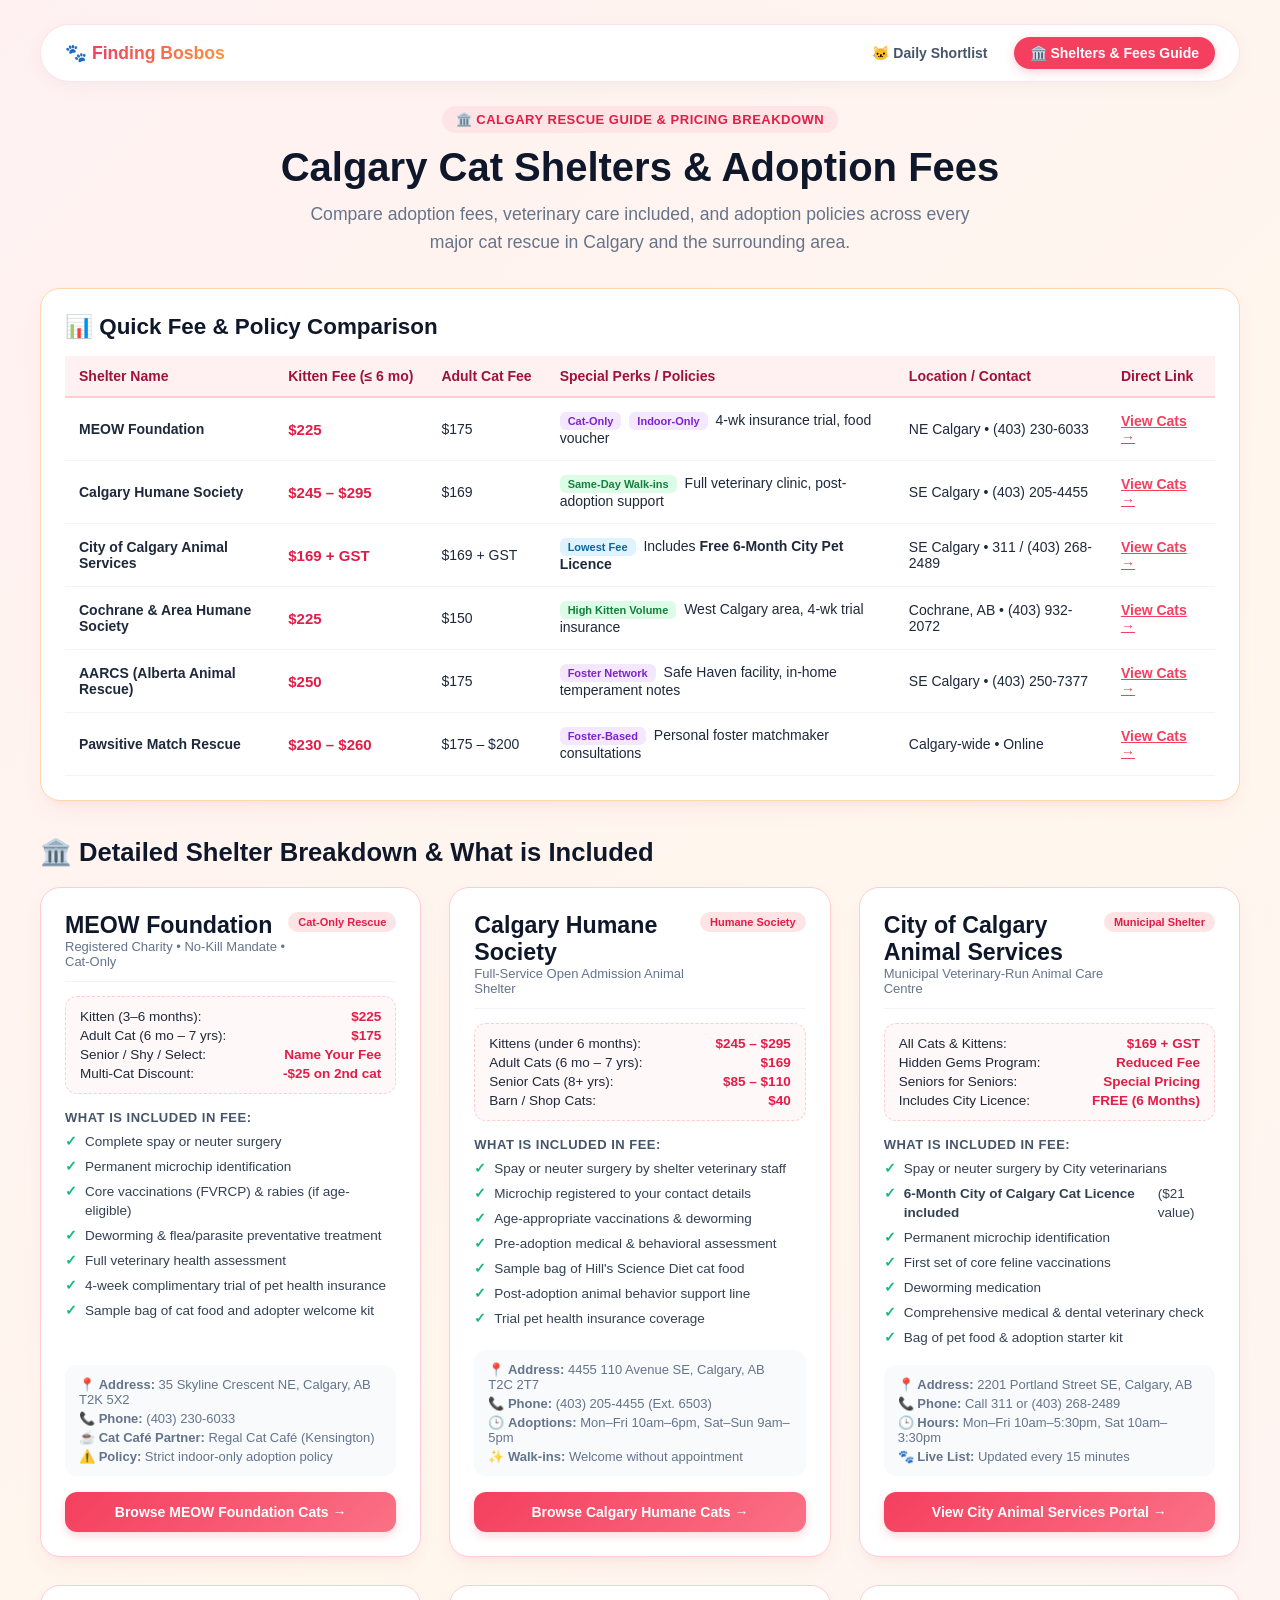
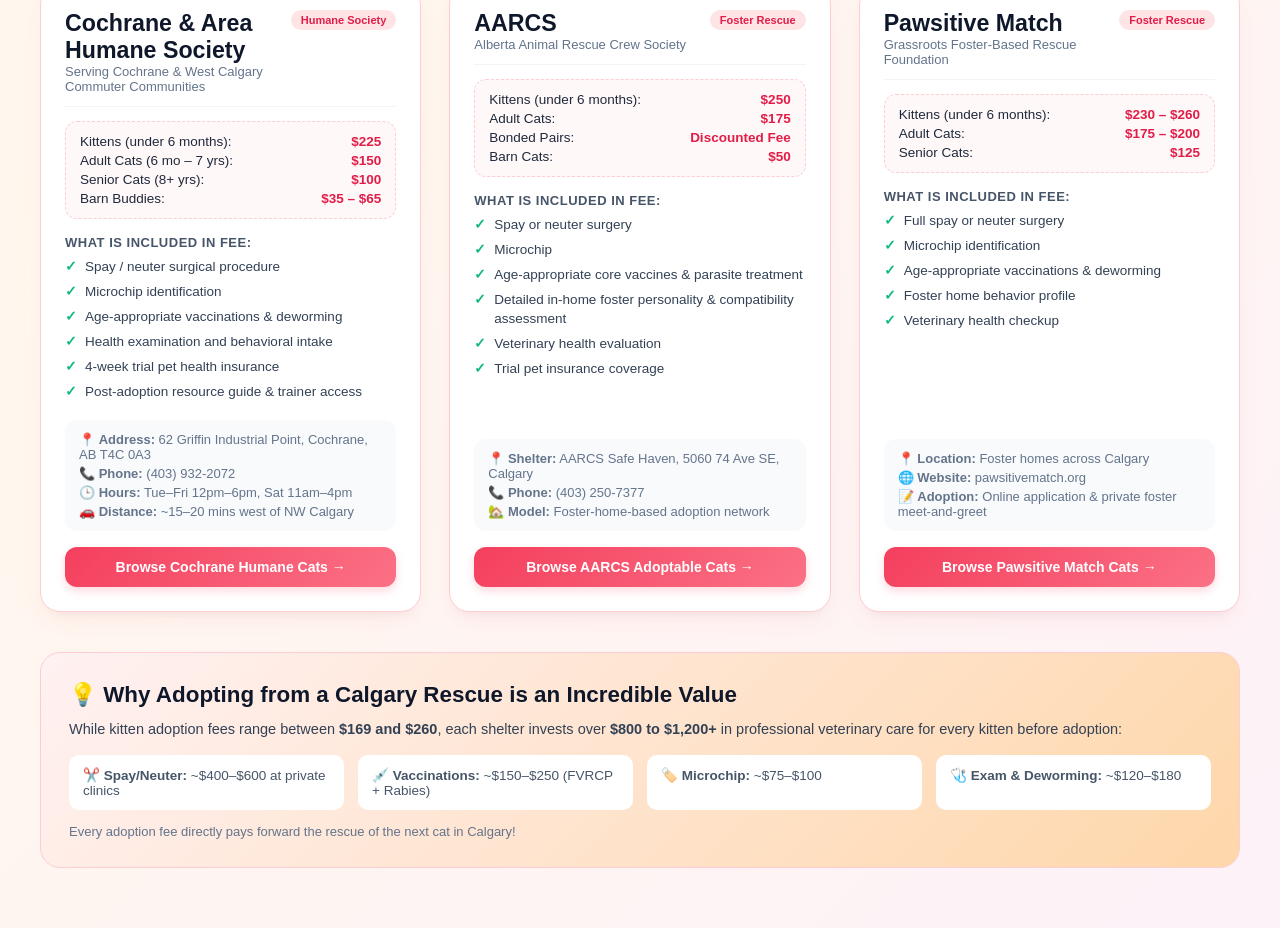
==== public/shelters.html @ 073c72c1 "feat: add shelter filter dropdown, navigation bar, and dedicated Calgary shelters & fees guide page" ====
<!DOCTYPE html>
<html lang="en">
<head>
  <meta charset="UTF-8">
  <meta name="viewport" content="width=device-width, initial-scale=1.0">
  <title>Calgary Cat Shelters, Fees & Inclusions Guide 🏛️</title>
  <link rel="stylesheet" href="styles.css">
  <link rel="icon" href="data:image/svg+xml,<svg xmlns=%22http://www.w3.org/2000/svg%22 viewBox=%220 0 100 100%22><text y=%22.9em%22 font-size=%2290%22>🏛️</text></svg>">
</head>
<body>
  <div class="container">
    <!-- Navigation Bar -->
    <nav class="nav-bar">
      <div class="nav-brand">🐾 <strong>Finding Bosbos</strong></div>
      <div class="nav-links">
        <a href="index.html" class="nav-link">🐱 Daily Shortlist</a>
        <a href="shelters.html" class="nav-link active">🏛️ Shelters & Fees Guide</a>
      </div>
    </nav>

    <!-- Hero Header -->
    <header class="shelter-hero">
      <div class="hero-badge">🏛️ Calgary Rescue Guide & Pricing Breakdown</div>
      <h1>Calgary Cat Shelters & <span>Adoption Fees</span></h1>
      <p>
        Compare adoption fees, veterinary care included, and adoption policies across every major cat rescue in Calgary and the surrounding area.
      </p>
    </header>

    <!-- Quick Comparison Table -->
    <section class="table-card">
      <h2>📊 Quick Fee & Policy Comparison</h2>
      <table class="comparison-table">
        <thead>
          <tr>
            <th>Shelter Name</th>
            <th>Kitten Fee (&le; 6 mo)</th>
            <th>Adult Cat Fee</th>
            <th>Special Perks / Policies</th>
            <th>Location / Contact</th>
            <th>Direct Link</th>
          </tr>
        </thead>
        <tbody>
          <tr>
            <td><strong>MEOW Foundation</strong></td>
            <td><span class="fee-highlight">$225</span></td>
            <td>$175</td>
            <td>
              <span class="badge-tag badge-indoor">Cat-Only</span>
              <span class="badge-tag badge-indoor">Indoor-Only</span>
              4-wk insurance trial, food voucher
            </td>
            <td>NE Calgary • (403) 230-6033</td>
            <td><a href="https://meowfoundation.com/adoptable-cats/" target="_blank" style="color: #f43f5e; font-weight: bold;">View Cats →</a></td>
          </tr>
          <tr>
            <td><strong>Calgary Humane Society</strong></td>
            <td><span class="fee-highlight">$245 – $295</span></td>
            <td>$169</td>
            <td>
              <span class="badge-tag badge-sameday">Same-Day Walk-ins</span>
              Full veterinary clinic, post-adoption support
            </td>
            <td>SE Calgary • (403) 205-4455</td>
            <td><a href="https://www.calgaryhumane.ca/adopt/cats/" target="_blank" style="color: #f43f5e; font-weight: bold;">View Cats →</a></td>
          </tr>
          <tr>
            <td><strong>City of Calgary Animal Services</strong></td>
            <td><span class="fee-highlight">$169 + GST</span></td>
            <td>$169 + GST</td>
            <td>
              <span class="badge-tag badge-municipal">Lowest Fee</span>
              Includes <strong>Free 6-Month City Pet Licence</strong>
            </td>
            <td>SE Calgary • 311 / (403) 268-2489</td>
            <td><a href="https://www.calgary.ca/pets/adoption.html" target="_blank" style="color: #f43f5e; font-weight: bold;">View Cats →</a></td>
          </tr>
          <tr>
            <td><strong>Cochrane & Area Humane Society</strong></td>
            <td><span class="fee-highlight">$225</span></td>
            <td>$150</td>
            <td>
              <span class="badge-tag badge-sameday">High Kitten Volume</span>
              West Calgary area, 4-wk trial insurance
            </td>
            <td>Cochrane, AB • (403) 932-2072</td>
            <td><a href="https://www.cochranehumane.ca/adopt" target="_blank" style="color: #f43f5e; font-weight: bold;">View Cats →</a></td>
          </tr>
          <tr>
            <td><strong>AARCS (Alberta Animal Rescue)</strong></td>
            <td><span class="fee-highlight">$250</span></td>
            <td>$175</td>
            <td>
              <span class="badge-tag badge-indoor">Foster Network</span>
              Safe Haven facility, in-home temperament notes
            </td>
            <td>SE Calgary • (403) 250-7377</td>
            <td><a href="https://aarcs.ca/adoptable-cats/" target="_blank" style="color: #f43f5e; font-weight: bold;">View Cats →</a></td>
          </tr>
          <tr>
            <td><strong>Pawsitive Match Rescue</strong></td>
            <td><span class="fee-highlight">$230 – $260</span></td>
            <td>$175 – $200</td>
            <td>
              <span class="badge-tag badge-indoor">Foster-Based</span>
              Personal foster matchmaker consultations
            </td>
            <td>Calgary-wide • Online</td>
            <td><a href="https://www.pawsitivematch.org/" target="_blank" style="color: #f43f5e; font-weight: bold;">View Cats →</a></td>
          </tr>
        </tbody>
      </table>
    </section>

    <!-- Detailed Shelter Breakdown Cards -->
    <h2 style="font-size: 1.6rem; color: #0f172a; margin-bottom: 20px;">🏛️ Detailed Shelter Breakdown & What is Included</h2>
    
    <div class="shelter-cards-grid">
      <!-- MEOW Foundation -->
      <div class="shelter-card-item">
        <div class="shelter-header">
          <div>
            <h3 class="shelter-name">MEOW Foundation</h3>
            <p style="color: #64748b; font-size: 13px;">Registered Charity • No-Kill Mandate • Cat-Only</p>
          </div>
          <span class="shelter-badge-type">Cat-Only Rescue</span>
        </div>

        <div class="fees-box">
          <div class="fee-row">
            <span>Kitten (3–6 months):</span>
            <span class="fee-val">$225</span>
          </div>
          <div class="fee-row">
            <span>Adult Cat (6 mo – 7 yrs):</span>
            <span class="fee-val">$175</span>
          </div>
          <div class="fee-row">
            <span>Senior / Shy / Select:</span>
            <span class="fee-val">Name Your Fee</span>
          </div>
          <div class="fee-row">
            <span>Multi-Cat Discount:</span>
            <span class="fee-val">-$25 on 2nd cat</span>
          </div>
        </div>

        <div class="included-section">
          <div class="included-title">What is Included in Fee:</div>
          <ul class="perks-list">
            <li><span class="perk-check">✓</span> Complete spay or neuter surgery</li>
            <li><span class="perk-check">✓</span> Permanent microchip identification</li>
            <li><span class="perk-check">✓</span> Core vaccinations (FVRCP) & rabies (if age-eligible)</li>
            <li><span class="perk-check">✓</span> Deworming & flea/parasite preventative treatment</li>
            <li><span class="perk-check">✓</span> Full veterinary health assessment</li>
            <li><span class="perk-check">✓</span> 4-week complimentary trial of pet health insurance</li>
            <li><span class="perk-check">✓</span> Sample bag of cat food and adopter welcome kit</li>
          </ul>
        </div>

        <div class="shelter-info-footer">
          <div>📍 <strong>Address:</strong> 35 Skyline Crescent NE, Calgary, AB T2K 5X2</div>
          <div>📞 <strong>Phone:</strong> (403) 230-6033</div>
          <div>☕ <strong>Cat Café Partner:</strong> Regal Cat Café (Kensington)</div>
          <div>⚠️ <strong>Policy:</strong> Strict indoor-only adoption policy</div>
        </div>

        <a href="https://meowfoundation.com/adoptable-cats/" target="_blank" class="btn-visit-shelter">
          Browse MEOW Foundation Cats →
        </a>
      </div>

      <!-- Calgary Humane Society -->
      <div class="shelter-card-item">
        <div class="shelter-header">
          <div>
            <h3 class="shelter-name">Calgary Humane Society</h3>
            <p style="color: #64748b; font-size: 13px;">Full-Service Open Admission Animal Shelter</p>
          </div>
          <span class="shelter-badge-type">Humane Society</span>
        </div>

        <div class="fees-box">
          <div class="fee-row">
            <span>Kittens (under 6 months):</span>
            <span class="fee-val">$245 – $295</span>
          </div>
          <div class="fee-row">
            <span>Adult Cats (6 mo – 7 yrs):</span>
            <span class="fee-val">$169</span>
          </div>
          <div class="fee-row">
            <span>Senior Cats (8+ yrs):</span>
            <span class="fee-val">$85 – $110</span>
          </div>
          <div class="fee-row">
            <span>Barn / Shop Cats:</span>
            <span class="fee-val">$40</span>
          </div>
        </div>

        <div class="included-section">
          <div class="included-title">What is Included in Fee:</div>
          <ul class="perks-list">
            <li><span class="perk-check">✓</span> Spay or neuter surgery by shelter veterinary staff</li>
            <li><span class="perk-check">✓</span> Microchip registered to your contact details</li>
            <li><span class="perk-check">✓</span> Age-appropriate vaccinations & deworming</li>
            <li><span class="perk-check">✓</span> Pre-adoption medical & behavioral assessment</li>
            <li><span class="perk-check">✓</span> Sample bag of Hill's Science Diet cat food</li>
            <li><span class="perk-check">✓</span> Post-adoption animal behavior support line</li>
            <li><span class="perk-check">✓</span> Trial pet health insurance coverage</li>
          </ul>
        </div>

        <div class="shelter-info-footer">
          <div>📍 <strong>Address:</strong> 4455 110 Avenue SE, Calgary, AB T2C 2T7</div>
          <div>📞 <strong>Phone:</strong> (403) 205-4455 (Ext. 6503)</div>
          <div>🕒 <strong>Adoptions:</strong> Mon–Fri 10am–6pm, Sat–Sun 9am–5pm</div>
          <div>✨ <strong>Walk-ins:</strong> Welcome without appointment</div>
        </div>

        <a href="https://www.calgaryhumane.ca/adopt/cats/" target="_blank" class="btn-visit-shelter">
          Browse Calgary Humane Cats →
        </a>
      </div>

      <!-- City of Calgary Animal Services -->
      <div class="shelter-card-item">
        <div class="shelter-header">
          <div>
            <h3 class="shelter-name">City of Calgary Animal Services</h3>
            <p style="color: #64748b; font-size: 13px;">Municipal Veterinary-Run Animal Care Centre</p>
          </div>
          <span class="shelter-badge-type">Municipal Shelter</span>
        </div>

        <div class="fees-box">
          <div class="fee-row">
            <span>All Cats & Kittens:</span>
            <span class="fee-val">$169 + GST</span>
          </div>
          <div class="fee-row">
            <span>Hidden Gems Program:</span>
            <span class="fee-val">Reduced Fee</span>
          </div>
          <div class="fee-row">
            <span>Seniors for Seniors:</span>
            <span class="fee-val">Special Pricing</span>
          </div>
          <div class="fee-row">
            <span>Includes City Licence:</span>
            <span class="fee-val">FREE (6 Months)</span>
          </div>
        </div>

        <div class="included-section">
          <div class="included-title">What is Included in Fee:</div>
          <ul class="perks-list">
            <li><span class="perk-check">✓</span> Spay or neuter surgery by City veterinarians</li>
            <li><span class="perk-check">✓</span> <strong>6-Month City of Calgary Cat Licence included</strong> ($21 value)</li>
            <li><span class="perk-check">✓</span> Permanent microchip identification</li>
            <li><span class="perk-check">✓</span> First set of core feline vaccinations</li>
            <li><span class="perk-check">✓</span> Deworming medication</li>
            <li><span class="perk-check">✓</span> Comprehensive medical & dental veterinary check</li>
            <li><span class="perk-check">✓</span> Bag of pet food & adoption starter kit</li>
          </ul>
        </div>

        <div class="shelter-info-footer">
          <div>📍 <strong>Address:</strong> 2201 Portland Street SE, Calgary, AB</div>
          <div>📞 <strong>Phone:</strong> Call 311 or (403) 268-2489</div>
          <div>🕒 <strong>Hours:</strong> Mon–Fri 10am–5:30pm, Sat 10am–3:30pm</div>
          <div>🐾 <strong>Live List:</strong> Updated every 15 minutes</div>
        </div>

        <a href="https://www.calgary.ca/pets/adoption.html" target="_blank" class="btn-visit-shelter">
          View City Animal Services Portal →
        </a>
      </div>

      <!-- Cochrane & Area Humane Society -->
      <div class="shelter-card-item">
        <div class="shelter-header">
          <div>
            <h3 class="shelter-name">Cochrane & Area Humane Society</h3>
            <p style="color: #64748b; font-size: 13px;">Serving Cochrane & West Calgary Commuter Communities</p>
          </div>
          <span class="shelter-badge-type">Humane Society</span>
        </div>

        <div class="fees-box">
          <div class="fee-row">
            <span>Kittens (under 6 months):</span>
            <span class="fee-val">$225</span>
          </div>
          <div class="fee-row">
            <span>Adult Cats (6 mo – 7 yrs):</span>
            <span class="fee-val">$150</span>
          </div>
          <div class="fee-row">
            <span>Senior Cats (8+ yrs):</span>
            <span class="fee-val">$100</span>
          </div>
          <div class="fee-row">
            <span>Barn Buddies:</span>
            <span class="fee-val">$35 – $65</span>
          </div>
        </div>

        <div class="included-section">
          <div class="included-title">What is Included in Fee:</div>
          <ul class="perks-list">
            <li><span class="perk-check">✓</span> Spay / neuter surgical procedure</li>
            <li><span class="perk-check">✓</span> Microchip identification</li>
            <li><span class="perk-check">✓</span> Age-appropriate vaccinations & deworming</li>
            <li><span class="perk-check">✓</span> Health examination and behavioral intake</li>
            <li><span class="perk-check">✓</span> 4-week trial pet health insurance</li>
            <li><span class="perk-check">✓</span> Post-adoption resource guide & trainer access</li>
          </ul>
        </div>

        <div class="shelter-info-footer">
          <div>📍 <strong>Address:</strong> 62 Griffin Industrial Point, Cochrane, AB T4C 0A3</div>
          <div>📞 <strong>Phone:</strong> (403) 932-2072</div>
          <div>🕒 <strong>Hours:</strong> Tue–Fri 12pm–6pm, Sat 11am–4pm</div>
          <div>🚗 <strong>Distance:</strong> ~15–20 mins west of NW Calgary</div>
        </div>

        <a href="https://www.cochranehumane.ca/adopt" target="_blank" class="btn-visit-shelter">
          Browse Cochrane Humane Cats →
        </a>
      </div>

      <!-- AARCS -->
      <div class="shelter-card-item">
        <div class="shelter-header">
          <div>
            <h3 class="shelter-name">AARCS</h3>
            <p style="color: #64748b; font-size: 13px;">Alberta Animal Rescue Crew Society</p>
          </div>
          <span class="shelter-badge-type">Foster Rescue</span>
        </div>

        <div class="fees-box">
          <div class="fee-row">
            <span>Kittens (under 6 months):</span>
            <span class="fee-val">$250</span>
          </div>
          <div class="fee-row">
            <span>Adult Cats:</span>
            <span class="fee-val">$175</span>
          </div>
          <div class="fee-row">
            <span>Bonded Pairs:</span>
            <span class="fee-val">Discounted Fee</span>
          </div>
          <div class="fee-row">
            <span>Barn Cats:</span>
            <span class="fee-val">$50</span>
          </div>
        </div>

        <div class="included-section">
          <div class="included-title">What is Included in Fee:</div>
          <ul class="perks-list">
            <li><span class="perk-check">✓</span> Spay or neuter surgery</li>
            <li><span class="perk-check">✓</span> Microchip</li>
            <li><span class="perk-check">✓</span> Age-appropriate core vaccines & parasite treatment</li>
            <li><span class="perk-check">✓</span> Detailed in-home foster personality & compatibility assessment</li>
            <li><span class="perk-check">✓</span> Veterinary health evaluation</li>
            <li><span class="perk-check">✓</span> Trial pet insurance coverage</li>
          </ul>
        </div>

        <div class="shelter-info-footer">
          <div>📍 <strong>Shelter:</strong> AARCS Safe Haven, 5060 74 Ave SE, Calgary</div>
          <div>📞 <strong>Phone:</strong> (403) 250-7377</div>
          <div>🏡 <strong>Model:</strong> Foster-home-based adoption network</div>
        </div>

        <a href="https://aarcs.ca/adoptable-cats/" target="_blank" class="btn-visit-shelter">
          Browse AARCS Adoptable Cats →
        </a>
      </div>

      <!-- Pawsitive Match -->
      <div class="shelter-card-item">
        <div class="shelter-header">
          <div>
            <h3 class="shelter-name">Pawsitive Match</h3>
            <p style="color: #64748b; font-size: 13px;">Grassroots Foster-Based Rescue Foundation</p>
          </div>
          <span class="shelter-badge-type">Foster Rescue</span>
        </div>

        <div class="fees-box">
          <div class="fee-row">
            <span>Kittens (under 6 months):</span>
            <span class="fee-val">$230 – $260</span>
          </div>
          <div class="fee-row">
            <span>Adult Cats:</span>
            <span class="fee-val">$175 – $200</span>
          </div>
          <div class="fee-row">
            <span>Senior Cats:</span>
            <span class="fee-val">$125</span>
          </div>
        </div>

        <div class="included-section">
          <div class="included-title">What is Included in Fee:</div>
          <ul class="perks-list">
            <li><span class="perk-check">✓</span> Full spay or neuter surgery</li>
            <li><span class="perk-check">✓</span> Microchip identification</li>
            <li><span class="perk-check">✓</span> Age-appropriate vaccinations & deworming</li>
            <li><span class="perk-check">✓</span> Foster home behavior profile</li>
            <li><span class="perk-check">✓</span> Veterinary health checkup</li>
          </ul>
        </div>

        <div class="shelter-info-footer">
          <div>📍 <strong>Location:</strong> Foster homes across Calgary</div>
          <div>🌐 <strong>Website:</strong> pawsitivematch.org</div>
          <div>📝 <strong>Adoption:</strong> Online application & private foster meet-and-greet</div>
        </div>

        <a href="https://www.pawsitivematch.org/" target="_blank" class="btn-visit-shelter">
          Browse Pawsitive Match Cats →
        </a>
      </div>
    </div>

    <!-- Value Breakdown Box -->
    <section style="background: linear-gradient(135deg, #fff1f2, #fed7aa); border-radius: var(--radius); padding: 28px; margin-top: 40px; border: 1px solid #fecdd3;">
      <h3 style="font-size: 1.4rem; color: #0f172a; margin-bottom: 10px;">💡 Why Adopting from a Calgary Rescue is an Incredible Value</h3>
      <p style="color: #334155; font-size: 14.5px; line-height: 1.6; margin-bottom: 14px;">
        While kitten adoption fees range between <strong>$169 and $260</strong>, each shelter invests over <strong>$800 to $1,200+</strong> in professional veterinary care for every kitten before adoption:
      </p>
      <div style="display: grid; grid-template-columns: repeat(auto-fit, minmax(200px, 1fr)); gap: 14px; font-size: 13.5px; color: #475569;">
        <div style="background: #fff; padding: 12px 14px; border-radius: 10px;">✂️ <strong>Spay/Neuter:</strong> ~$400–$600 at private clinics</div>
        <div style="background: #fff; padding: 12px 14px; border-radius: 10px;">💉 <strong>Vaccinations:</strong> ~$150–$250 (FVRCP + Rabies)</div>
        <div style="background: #fff; padding: 12px 14px; border-radius: 10px;">🏷️ <strong>Microchip:</strong> ~$75–$100</div>
        <div style="background: #fff; padding: 12px 14px; border-radius: 10px;">🩺 <strong>Exam & Deworming:</strong> ~$120–$180</div>
      </div>
      <p style="color: #64748b; font-size: 13px; margin-top: 14px;">
        Every adoption fee directly pays forward the rescue of the next cat in Calgary!
      </p>
    </section>
  </div>
</body>
</html>
---- public/styles.css ----
:root {
  --primary: #f43f5e;
  --primary-hover: #e11d48;
  --primary-light: #ffe4e6;
  --bg-gradient: linear-gradient(135deg, #fff1f2 0%, #fff7ed 50%, #fdf2f8 100%);
  --card-bg: #ffffff;
  --text-main: #1e293b;
  --text-muted: #64748b;
  --border-color: #f1f5f9;
  --shadow: 0 10px 25px -5px rgba(244, 63, 94, 0.08), 0 8px 10px -6px rgba(0, 0, 0, 0.04);
  --shadow-hover: 0 20px 30px -10px rgba(244, 63, 94, 0.18), 0 10px 15px -3px rgba(0, 0, 0, 0.06);
  --radius: 20px;
}

* {
  box-sizing: border-box;
  margin: 0;
  padding: 0;
  font-family: -apple-system, BlinkMacSystemFont, "Segoe UI", Roboto, "Helvetica Neue", Arial, sans-serif;
}

body {
  background: var(--bg-gradient);
  min-height: 100vh;
  color: var(--text-main);
  padding: 24px 16px 60px;
}

.container {
  max-width: 1200px;
  margin: 0 auto;
}

/* Header */
.hero {
  text-align: center;
  margin-bottom: 32px;
  padding: 20px;
}

.hero-badge {
  display: inline-flex;
  align-items: center;
  gap: 8px;
  background: #ffe4e6;
  color: #e11d48;
  font-size: 13px;
  font-weight: 700;
  padding: 6px 14px;
  border-radius: 9999px;
  margin-bottom: 12px;
  text-transform: uppercase;
  letter-spacing: 0.5px;
}

.hero h1 {
  font-size: 2.8rem;
  font-weight: 800;
  color: #0f172a;
  margin-bottom: 10px;
  letter-spacing: -0.5px;
}

.hero h1 span {
  background: linear-gradient(90deg, #f43f5e, #fb923c);
  -webkit-background-clip: text;
  -webkit-text-fill-color: transparent;
}

.hero p {
  font-size: 1.15rem;
  color: var(--text-muted);
  max-width: 680px;
  margin: 0 auto 20px;
  line-height: 1.6;
}

.stats-bar {
  display: flex;
  justify-content: center;
  flex-wrap: wrap;
  gap: 16px;
  margin-top: 16px;
}

.stat-pill {
  background: rgba(255, 255, 255, 0.85);
  backdrop-filter: blur(8px);
  padding: 8px 18px;
  border-radius: 9999px;
  font-size: 14px;
  font-weight: 600;
  color: #334155;
  border: 1px solid rgba(226, 232, 240, 0.8);
  box-shadow: 0 2px 5px rgba(0,0,0,0.03);
}

.stat-pill strong {
  color: var(--primary);
  font-weight: 800;
}

/* Actions Bar */
.actions-bar {
  display: flex;
  justify-content: space-between;
  align-items: center;
  flex-wrap: wrap;
  gap: 16px;
  background: rgba(255, 255, 255, 0.9);
  backdrop-filter: blur(12px);
  padding: 16px 20px;
  border-radius: var(--radius);
  border: 1px solid #fecdd3;
  box-shadow: var(--shadow);
  margin-bottom: 24px;
}

.btn-share {
  background: linear-gradient(135deg, #f43f5e, #fb7185);
  color: #ffffff;
  border: none;
  padding: 10px 20px;
  border-radius: 9999px;
  font-size: 14px;
  font-weight: 700;
  cursor: pointer;
  display: inline-flex;
  align-items: center;
  gap: 8px;
  transition: all 0.2s;
  box-shadow: 0 4px 12px rgba(244, 63, 94, 0.25);
}

.btn-share:hover {
  transform: translateY(-1px);
  box-shadow: 0 6px 16px rgba(244, 63, 94, 0.35);
}

/* Controls */
.controls-card {
  background: var(--card-bg);
  padding: 24px;
  border-radius: var(--radius);
  box-shadow: var(--shadow);
  border: 1px solid rgba(241, 245, 249, 0.8);
  margin-bottom: 32px;
}

.filter-row {
  display: flex;
  flex-wrap: wrap;
  gap: 16px;
  align-items: center;
  justify-content: space-between;
  margin-bottom: 20px;
}

.search-input {
  flex: 1;
  min-width: 260px;
  padding: 12px 18px;
  border: 2px solid #fed7aa;
  border-radius: 14px;
  font-size: 15px;
  outline: none;
  transition: border-color 0.2s;
}

.search-input:focus {
  border-color: var(--primary);
}

.sort-select {
  padding: 12px 18px;
  border: 2px solid #fed7aa;
  border-radius: 14px;
  font-size: 15px;
  font-weight: 600;
  color: #334155;
  background-color: #fff;
  cursor: pointer;
  outline: none;
}

.filter-tabs {
  display: flex;
  flex-wrap: wrap;
  gap: 10px;
  margin-bottom: 20px;
}

.tab-btn {
  background: #f8fafc;
  border: 1px solid #e2e8f0;
  color: #64748b;
  padding: 8px 16px;
  border-radius: 9999px;
  font-size: 14px;
  font-weight: 600;
  cursor: pointer;
  transition: all 0.2s;
}

.tab-btn.active {
  background: var(--primary);
  color: #fff;
  border-color: var(--primary);
  box-shadow: 0 4px 10px rgba(244, 63, 94, 0.2);
}

.slider-container {
  display: flex;
  align-items: center;
  gap: 16px;
  padding-top: 12px;
  border-top: 1px dashed #f1f5f9;
}

.slider-container label {
  font-size: 14px;
  font-weight: 600;
  color: #475569;
  min-width: 140px;
}

.age-slider {
  flex: 1;
  accent-color: var(--primary);
  cursor: pointer;
}

/* Grid */
.cats-grid {
  display: grid;
  grid-template-columns: repeat(auto-fill, minmax(340px, 1fr));
  gap: 28px;
}

.cat-card {
  background: var(--card-bg);
  border-radius: var(--radius);
  overflow: hidden;
  box-shadow: var(--shadow);
  border: 1px solid #fed7aa;
  display: flex;
  flex-col;
  flex-direction: column;
  transition: all 0.25s ease;
  position: relative;
}

.cat-card:hover {
  transform: translateY(-4px);
  box-shadow: var(--shadow-hover);
}

.card-image-wrap {
  position: relative;
  width: 100%;
  height: 280px;
  background: #f1f5f9;
  overflow: hidden;
}

.card-image {
  width: 100%;
  height: 100%;
  object-fit: cover;
  transition: transform 0.4s ease;
}

.cat-card:hover .card-image {
  transform: scale(1.04);
}

.badge-new {
  position: absolute;
  top: 14px;
  left: 14px;
  background: #10b981;
  color: #fff;
  font-size: 11px;
  font-weight: 800;
  padding: 4px 10px;
  border-radius: 9999px;
  text-transform: uppercase;
  letter-spacing: 0.5px;
  box-shadow: 0 4px 8px rgba(16, 185, 129, 0.3);
}

.badge-score {
  position: absolute;
  top: 14px;
  right: 14px;
  background: rgba(15, 23, 42, 0.85);
  backdrop-filter: blur(6px);
  color: #fed7aa;
  font-size: 12px;
  font-weight: 800;
  padding: 6px 12px;
  border-radius: 9999px;
  border: 1px solid rgba(254, 215, 170, 0.4);
}

.card-content {
  padding: 20px;
  display: flex;
  flex-direction: column;
  flex: 1;
}

.card-header-row {
  display: flex;
  justify-content: space-between;
  align-items: center;
  margin-bottom: 8px;
}

.cat-name {
  font-size: 1.6rem;
  font-weight: 800;
  color: #0f172a;
}

.like-btn {
  background: #fff1f2;
  color: #e11d48;
  border: 1px solid #fecdd3;
  padding: 6px 12px;
  border-radius: 9999px;
  font-size: 14px;
  font-weight: 700;
  cursor: pointer;
  display: flex;
  align-items: center;
  gap: 6px;
  transition: all 0.2s ease;
}

.like-btn:hover {
  background: #ffe4e6;
  transform: scale(1.08);
}

.like-btn.liked {
  background: #e11d48;
  color: #ffffff;
  border-color: #e11d48;
}

.info-pills {
  display: flex;
  flex-wrap: wrap;
  gap: 8px;
  margin-bottom: 14px;
}

.pill {
  font-size: 12px;
  font-weight: 600;
  padding: 4px 10px;
  border-radius: 6px;
}

.pill-age {
  background: #e0f2fe;
  color: #0284c7;
}

.pill-shelter {
  background: #f3e8ff;
  color: #7e22ce;
}

.pill-palette {
  background: #fef3c7;
  color: #d97706;
}

.cat-bio {
  font-size: 14px;
  color: var(--text-muted);
  line-height: 1.5;
  margin-bottom: 16px;
  display: -webkit-box;
  -webkit-line-clamp: 3;
  -webkit-box-orient: vertical;
  overflow: hidden;
  flex: 1;
}

.cute-tags {
  display: flex;
  flex-wrap: wrap;
  gap: 6px;
  margin-bottom: 18px;
}

.cute-tag {
  background: #fff1f2;
  color: #f43f5e;
  font-size: 11px;
  font-weight: 700;
  padding: 3px 8px;
  border-radius: 9999px;
  border: 1px solid #ffe4e6;
}

.card-actions {
  display: flex;
  gap: 10px;
  margin-top: auto;
}

.btn-adopt {
  flex: 1;
  background: linear-gradient(135deg, #10b981, #059669);
  color: #fff;
  text-decoration: none;
  font-weight: 700;
  font-size: 14px;
  text-align: center;
  padding: 12px 16px;
  border-radius: 12px;
  transition: all 0.2s;
  box-shadow: 0 4px 10px rgba(16, 185, 129, 0.2);
}

.btn-adopt:hover {
  background: #047857;
  transform: translateY(-1px);
}

.btn-details {
  background: #f1f5f9;
  color: #334155;
  border: none;
  padding: 12px 14px;
  border-radius: 12px;
  font-size: 13px;
  font-weight: 600;
  cursor: pointer;
  transition: background 0.2s;
}

.btn-details:hover {
  background: #e2e8f0;
}

/* Modal */
.modal-overlay {
  position: fixed;
  top: 0;
  left: 0;
  right: 0;
  bottom: 0;
  background: rgba(15, 23, 42, 0.6);
  backdrop-filter: blur(4px);
  display: flex;
  align-items: center;
  justify-content: center;
  padding: 16px;
  z-index: 1000;
  opacity: 0;
  pointer-events: none;
  transition: opacity 0.2s ease;
}

.modal-overlay.active {
  opacity: 1;
  pointer-events: auto;
}

.modal-card {
  background: #fff;
  border-radius: var(--radius);
  max-width: 550px;
  width: 100%;
  padding: 24px;
  box-shadow: 0 25px 50px -12px rgba(0, 0, 0, 0.25);
  position: relative;
  max-height: 90vh;
  overflow-y: auto;
}

.modal-close {
  position: absolute;
  top: 18px;
  right: 18px;
  background: #f1f5f9;
  border: none;
  width: 32px;
  height: 32px;
  border-radius: 50%;
  font-size: 16px;
  font-weight: bold;
  cursor: pointer;
}

/* Empty State */
.empty-state {
  text-align: center;
  padding: 60px 20px;
  background: #fff;
  border-radius: var(--radius);
  grid-column: 1 / -1;
  border: 1px dashed #cbd5e1;
}

.empty-state h3 {
  font-size: 1.4rem;
  color: #334155;
  margin-bottom: 8px;
}

.empty-state p {
  color: var(--text-muted);
}

/* Navigation Bar */
.nav-bar {
  display: flex;
  justify-content: space-between;
  align-items: center;
  background: rgba(255, 255, 255, 0.95);
  backdrop-filter: blur(10px);
  padding: 12px 24px;
  border-radius: 9999px;
  border: 1px solid rgba(244, 63, 94, 0.15);
  box-shadow: 0 4px 20px rgba(0, 0, 0, 0.04);
  margin-bottom: 24px;
}

.nav-brand {
  font-size: 1.1rem;
  color: #0f172a;
}

.nav-brand strong {
  background: linear-gradient(90deg, #f43f5e, #fb923c);
  -webkit-background-clip: text;
  -webkit-text-fill-color: transparent;
}

.nav-links {
  display: flex;
  gap: 10px;
}

.nav-link {
  text-decoration: none;
  font-size: 14px;
  font-weight: 700;
  color: #475569;
  padding: 8px 16px;
  border-radius: 9999px;
  transition: all 0.2s ease;
}

.nav-link:hover {
  color: var(--primary);
  background: var(--primary-light);
}

.nav-link.active {
  background: var(--primary);
  color: #ffffff;
  box-shadow: 0 3px 10px rgba(244, 63, 94, 0.25);
}

.shelter-select {
  padding: 12px 18px;
  border: 2px solid #fed7aa;
  border-radius: 14px;
  font-size: 14px;
  font-weight: 600;
  color: #334155;
  background-color: #fff;
  cursor: pointer;
  outline: none;
}

.shelter-select:focus {
  border-color: var(--primary);
}

/* Shelters Guide Page Styles */
.shelter-hero {
  text-align: center;
  margin-bottom: 32px;
}

.shelter-hero h1 {
  font-size: 2.5rem;
  font-weight: 800;
  color: #0f172a;
  margin-bottom: 10px;
}

.shelter-hero p {
  color: var(--text-muted);
  max-width: 700px;
  margin: 0 auto;
  font-size: 1.1rem;
  line-height: 1.6;
}

/* Quick Summary Table */
.table-card {
  background: #ffffff;
  border-radius: var(--radius);
  padding: 24px;
  box-shadow: var(--shadow);
  border: 1px solid #fed7aa;
  margin-bottom: 36px;
  overflow-x: auto;
}

.table-card h2 {
  font-size: 1.4rem;
  margin-bottom: 16px;
  color: #0f172a;
  display: flex;
  align-items: center;
  gap: 8px;
}

.comparison-table {
  width: 100%;
  border-collapse: collapse;
  font-size: 14px;
  text-align: left;
}

.comparison-table th {
  background: #fff1f2;
  color: #9f1239;
  font-weight: 700;
  padding: 12px 14px;
  border-bottom: 2px solid #fecdd3;
  white-space: nowrap;
}

.comparison-table td {
  padding: 14px;
  border-bottom: 1px solid #f1f5f9;
  vertical-align: middle;
}

.comparison-table tr:hover td {
  background: #fffbfb;
}

.fee-highlight {
  font-size: 15px;
  font-weight: 800;
  color: #e11d48;
}

.badge-tag {
  display: inline-block;
  padding: 3px 8px;
  border-radius: 6px;
  font-size: 11px;
  font-weight: 700;
  margin-right: 4px;
}

.badge-indoor {
  background: #f3e8ff;
  color: #7e22ce;
}

.badge-sameday {
  background: #dcfce7;
  color: #15803d;
}

.badge-municipal {
  background: #e0f2fe;
  color: #0369a1;
}

/* Shelters Grid */
.shelter-cards-grid {
  display: grid;
  grid-template-columns: repeat(auto-fill, minmax(360px, 1fr));
  gap: 28px;
}

.shelter-card-item {
  background: #ffffff;
  border-radius: var(--radius);
  border: 1px solid #fecdd3;
  box-shadow: var(--shadow);
  padding: 24px;
  display: flex;
  flex-direction: column;
  transition: all 0.25s ease;
}

.shelter-card-item:hover {
  transform: translateY(-4px);
  box-shadow: var(--shadow-hover);
}

.shelter-header {
  display: flex;
  justify-content: space-between;
  align-items: flex-start;
  margin-bottom: 14px;
  padding-bottom: 12px;
  border-bottom: 1px solid #f1f5f9;
}

.shelter-name {
  font-size: 1.45rem;
  font-weight: 800;
  color: #0f172a;
}

.shelter-badge-type {
  background: #ffe4e6;
  color: #e11d48;
  font-size: 11px;
  font-weight: 700;
  padding: 4px 10px;
  border-radius: 9999px;
  white-space: nowrap;
}

.fees-box {
  background: #fff8f8;
  border: 1px dashed #fecdd3;
  border-radius: 12px;
  padding: 12px 14px;
  margin-bottom: 16px;
}

.fee-row {
  display: flex;
  justify-content: space-between;
  align-items: center;
  font-size: 13.5px;
  margin-bottom: 4px;
}

.fee-row:last-child {
  margin-bottom: 0;
}

.fee-row strong {
  color: #0f172a;
}

.fee-val {
  font-weight: 800;
  color: #e11d48;
}

.included-section {
  margin-bottom: 18px;
  flex: 1;
}

.included-title {
  font-size: 13px;
  font-weight: 700;
  color: #475569;
  text-transform: uppercase;
  letter-spacing: 0.5px;
  margin-bottom: 8px;
}

.perks-list {
  list-style: none;
  font-size: 13.5px;
  color: #334155;
  display: flex;
  flex-direction: column;
  gap: 6px;
}

.perks-list li {
  display: flex;
  align-items: flex-start;
  gap: 8px;
  line-height: 1.4;
}

.perk-check {
  color: #10b981;
  font-weight: 900;
}

.shelter-info-footer {
  background: #f8fafc;
  padding: 12px 14px;
  border-radius: 12px;
  font-size: 13px;
  color: #64748b;
  margin-bottom: 16px;
  display: flex;
  flex-direction: column;
  gap: 4px;
}

.btn-visit-shelter {
  background: linear-gradient(135deg, #f43f5e, #fb7185);
  color: #ffffff;
  text-decoration: none;
  font-weight: 700;
  font-size: 14px;
  text-align: center;
  padding: 12px 16px;
  border-radius: 12px;
  transition: all 0.2s;
  box-shadow: 0 4px 10px rgba(244, 63, 94, 0.2);
}

.btn-visit-shelter:hover {
  transform: translateY(-1px);
  box-shadow: 0 6px 14px rgba(244, 63, 94, 0.3);
}
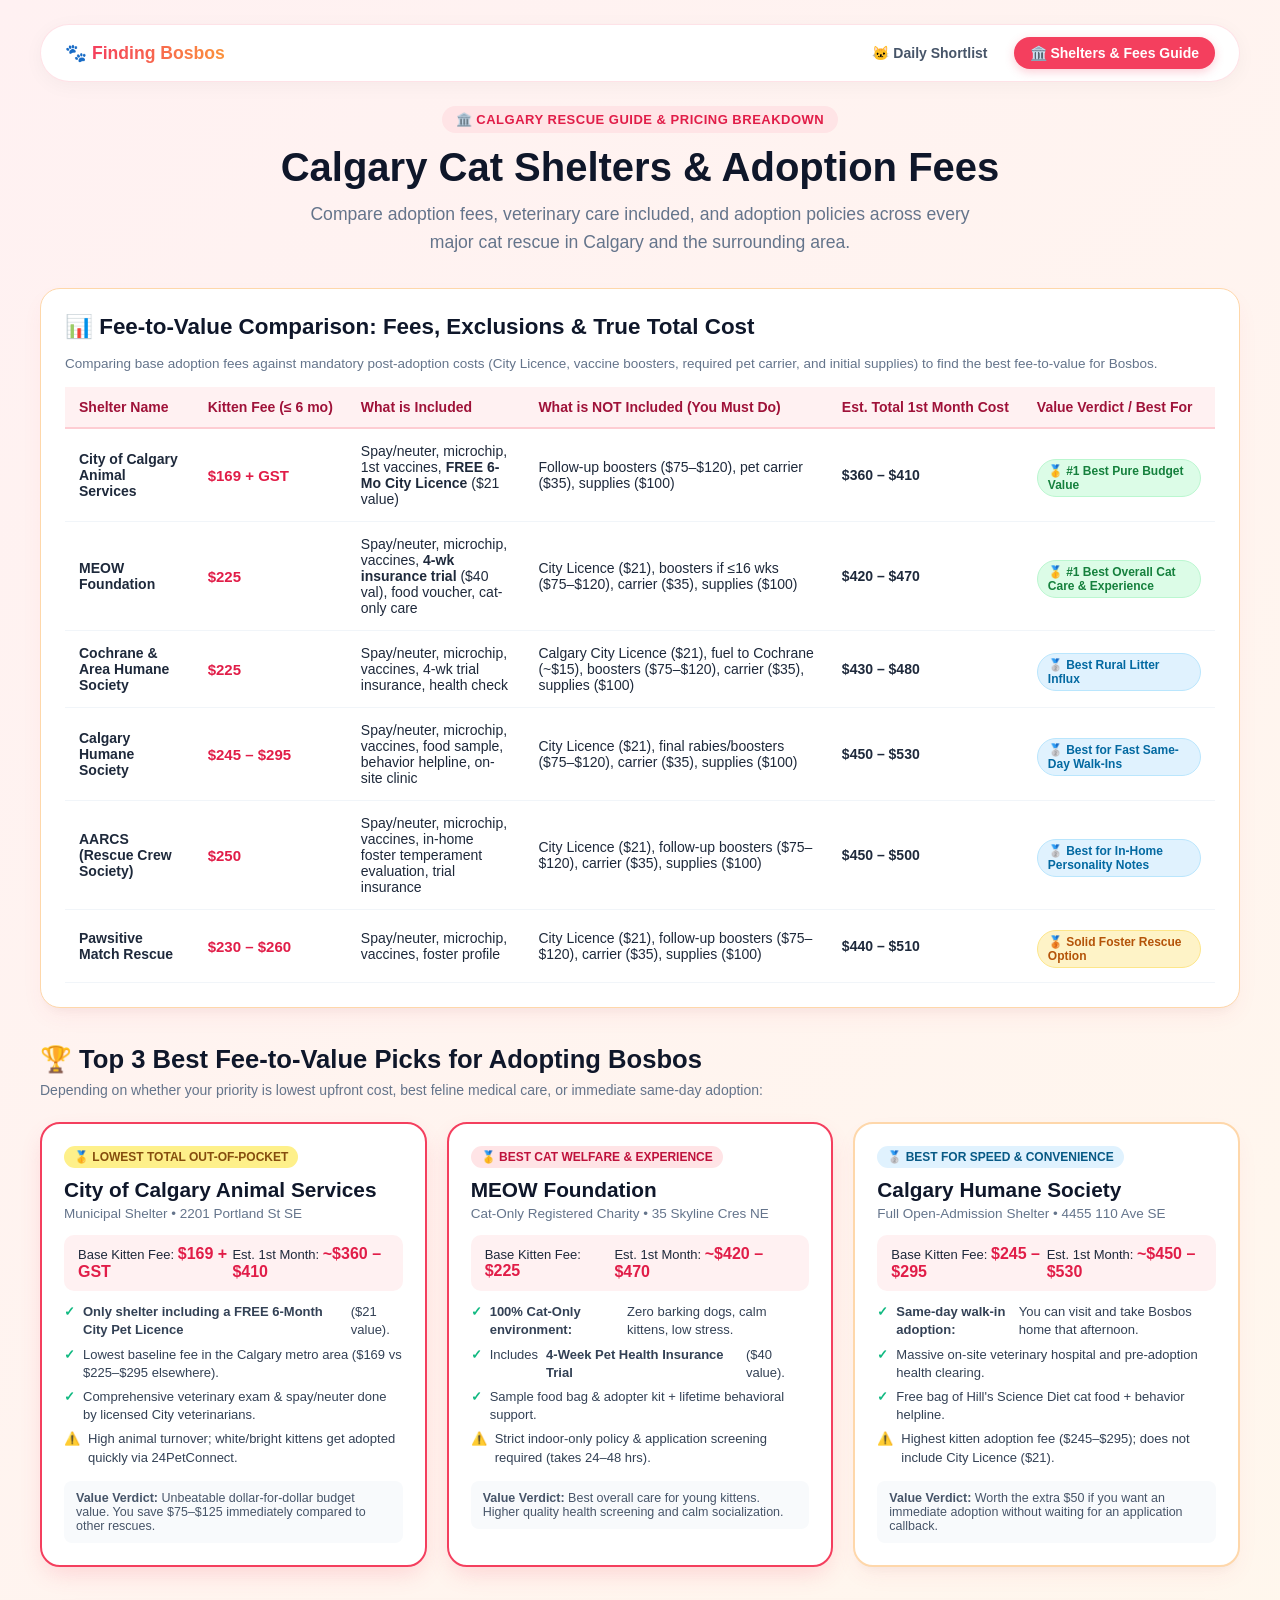
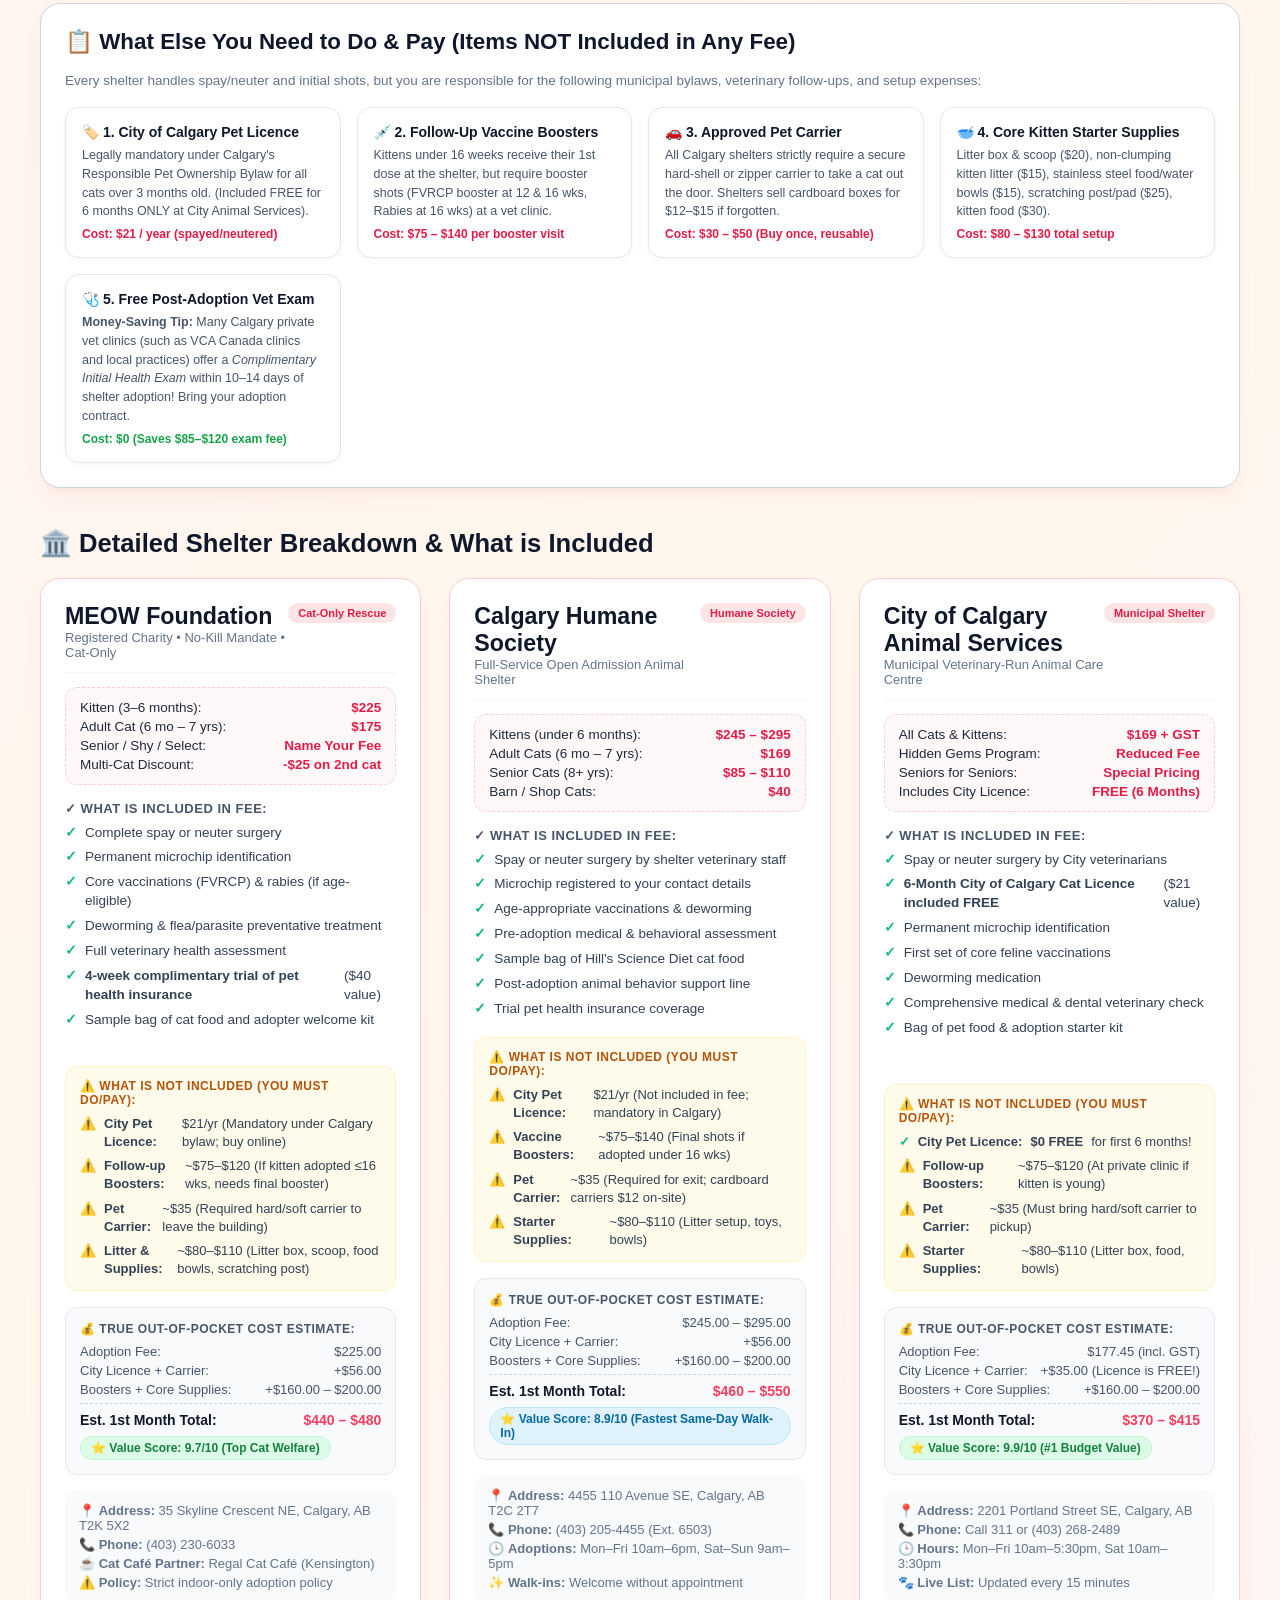
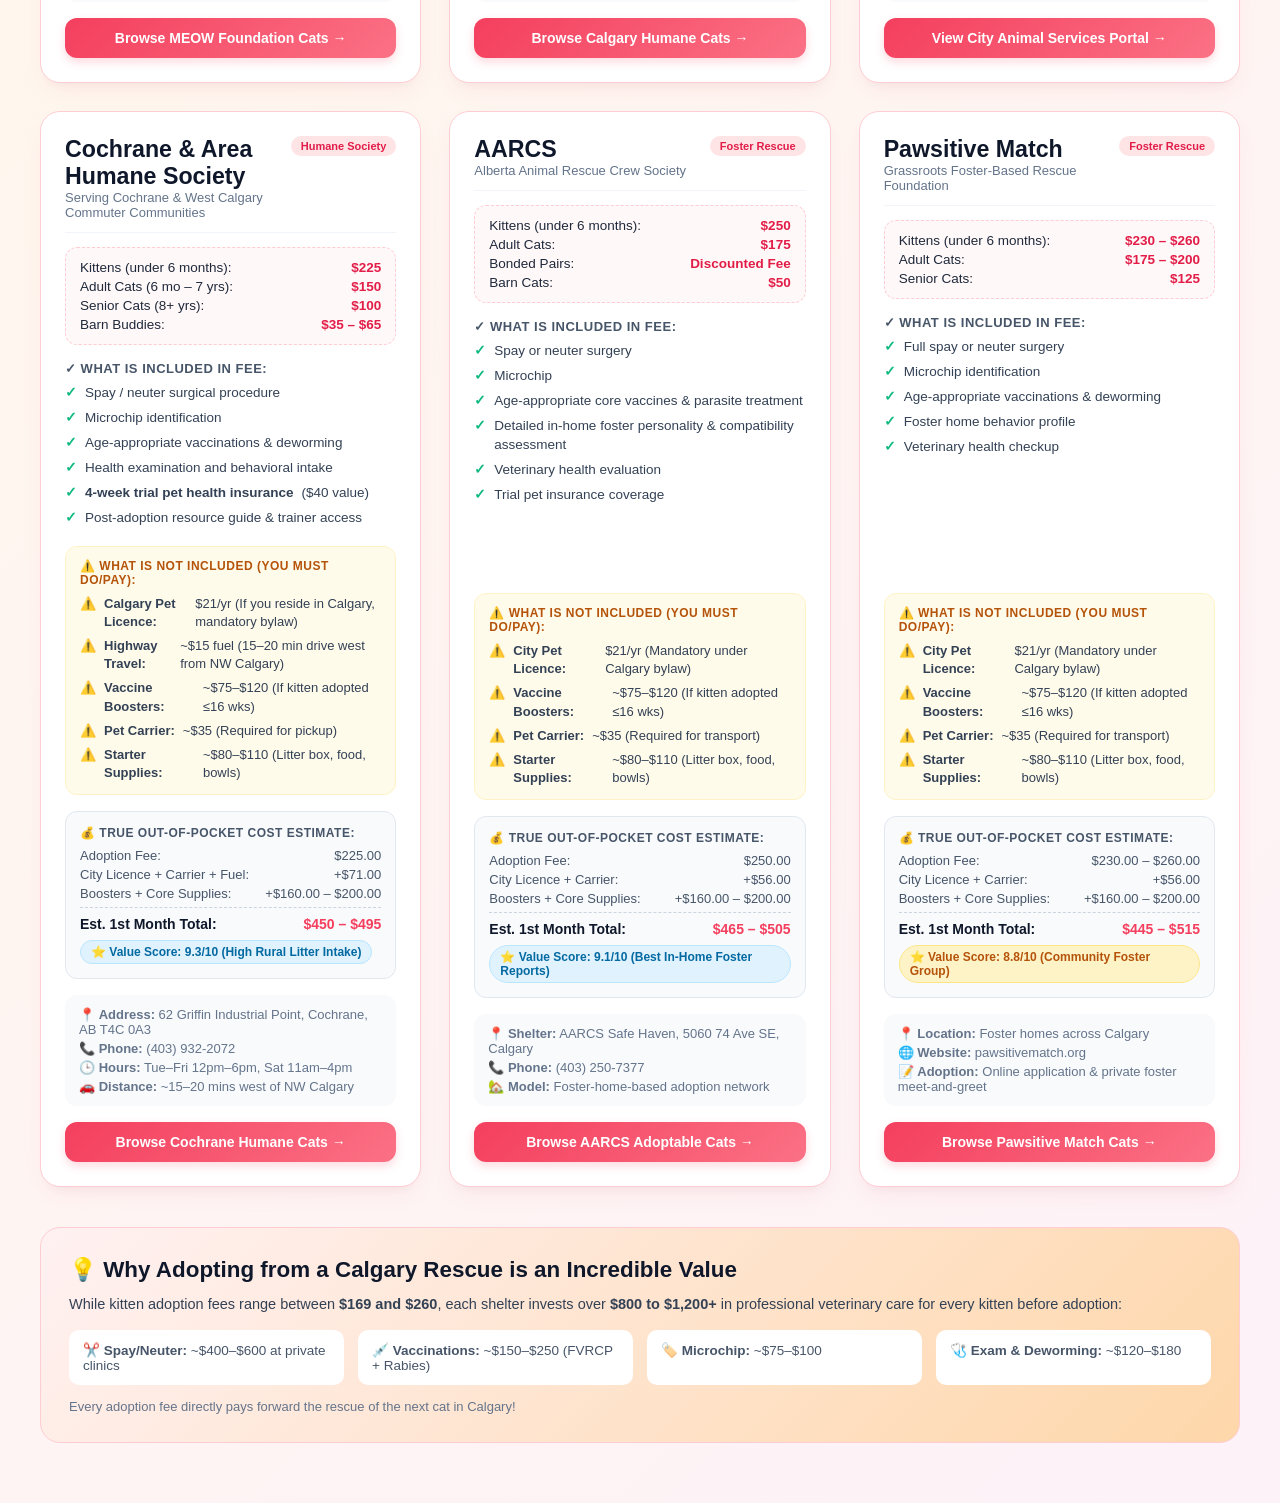
==== commit 8ab20089: "feat: add true post-adoption cost calculator, excluded fees breakdown, and fee-to-value recommendati" ====
--- a/public/shelters.html
+++ b/public/shelters.html
@@ -27,90 +27,201 @@
       </p>
     </header>
 
-    <!-- Quick Comparison Table -->
+    <!-- Quick Comparison Table with True Cost & Exclusions -->
     <section class="table-card">
-      <h2>📊 Quick Fee & Policy Comparison</h2>
+      <h2>📊 Fee-to-Value Comparison: Fees, Exclusions & True Total Cost</h2>
+      <p style="color: #64748b; font-size: 13.5px; margin-bottom: 16px;">
+        Comparing base adoption fees against mandatory post-adoption costs (City Licence, vaccine boosters, required pet carrier, and initial supplies) to find the best fee-to-value for Bosbos.
+      </p>
       <table class="comparison-table">
         <thead>
           <tr>
             <th>Shelter Name</th>
             <th>Kitten Fee (&le; 6 mo)</th>
-            <th>Adult Cat Fee</th>
-            <th>Special Perks / Policies</th>
-            <th>Location / Contact</th>
-            <th>Direct Link</th>
+            <th>What is Included</th>
+            <th>What is NOT Included (You Must Do)</th>
+            <th>Est. Total 1st Month Cost</th>
+            <th>Value Verdict / Best For</th>
           </tr>
         </thead>
         <tbody>
           <tr>
+            <td><strong>City of Calgary Animal Services</strong></td>
+            <td><span class="fee-highlight">$169 + GST</span></td>
+            <td>Spay/neuter, microchip, 1st vaccines, <strong>FREE 6-Mo City Licence</strong> ($21 value)</td>
+            <td>Follow-up boosters ($75–$120), pet carrier ($35), supplies ($100)</td>
+            <td><strong>$360 – $410</strong></td>
+            <td><span class="value-badge value-badge-top">🥇 #1 Best Pure Budget Value</span></td>
+          </tr>
+          <tr>
             <td><strong>MEOW Foundation</strong></td>
             <td><span class="fee-highlight">$225</span></td>
-            <td>$175</td>
-            <td>
-              <span class="badge-tag badge-indoor">Cat-Only</span>
-              <span class="badge-tag badge-indoor">Indoor-Only</span>
-              4-wk insurance trial, food voucher
-            </td>
-            <td>NE Calgary • (403) 230-6033</td>
-            <td><a href="https://meowfoundation.com/adoptable-cats/" target="_blank" style="color: #f43f5e; font-weight: bold;">View Cats →</a></td>
+            <td>Spay/neuter, microchip, vaccines, <strong>4-wk insurance trial</strong> ($40 val), food voucher, cat-only care</td>
+            <td>City Licence ($21), boosters if &le;16 wks ($75–$120), carrier ($35), supplies ($100)</td>
+            <td><strong>$420 – $470</strong></td>
+            <td><span class="value-badge value-badge-top">🥇 #1 Best Overall Cat Care & Experience</span></td>
+          </tr>
+          <tr>
+            <td><strong>Cochrane & Area Humane Society</strong></td>
+            <td><span class="fee-highlight">$225</span></td>
+            <td>Spay/neuter, microchip, vaccines, 4-wk trial insurance, health check</td>
+            <td>Calgary City Licence ($21), fuel to Cochrane (~$15), boosters ($75–$120), carrier ($35), supplies ($100)</td>
+            <td><strong>$430 – $480</strong></td>
+            <td><span class="value-badge value-badge-great">🥈 Best Rural Litter Influx</span></td>
           </tr>
           <tr>
             <td><strong>Calgary Humane Society</strong></td>
             <td><span class="fee-highlight">$245 – $295</span></td>
-            <td>$169</td>
-            <td>
-              <span class="badge-tag badge-sameday">Same-Day Walk-ins</span>
-              Full veterinary clinic, post-adoption support
-            </td>
-            <td>SE Calgary • (403) 205-4455</td>
-            <td><a href="https://www.calgaryhumane.ca/adopt/cats/" target="_blank" style="color: #f43f5e; font-weight: bold;">View Cats →</a></td>
+            <td>Spay/neuter, microchip, vaccines, food sample, behavior helpline, on-site clinic</td>
+            <td>City Licence ($21), final rabies/boosters ($75–$120), carrier ($35), supplies ($100)</td>
+            <td><strong>$450 – $530</strong></td>
+            <td><span class="value-badge value-badge-great">🥈 Best for Fast Same-Day Walk-Ins</span></td>
           </tr>
           <tr>
-            <td><strong>City of Calgary Animal Services</strong></td>
-            <td><span class="fee-highlight">$169 + GST</span></td>
-            <td>$169 + GST</td>
-            <td>
-              <span class="badge-tag badge-municipal">Lowest Fee</span>
-              Includes <strong>Free 6-Month City Pet Licence</strong>
-            </td>
-            <td>SE Calgary • 311 / (403) 268-2489</td>
-            <td><a href="https://www.calgary.ca/pets/adoption.html" target="_blank" style="color: #f43f5e; font-weight: bold;">View Cats →</a></td>
-          </tr>
-          <tr>
-            <td><strong>Cochrane & Area Humane Society</strong></td>
-            <td><span class="fee-highlight">$225</span></td>
-            <td>$150</td>
-            <td>
-              <span class="badge-tag badge-sameday">High Kitten Volume</span>
-              West Calgary area, 4-wk trial insurance
-            </td>
-            <td>Cochrane, AB • (403) 932-2072</td>
-            <td><a href="https://www.cochranehumane.ca/adopt" target="_blank" style="color: #f43f5e; font-weight: bold;">View Cats →</a></td>
-          </tr>
-          <tr>
-            <td><strong>AARCS (Alberta Animal Rescue)</strong></td>
+            <td><strong>AARCS (Rescue Crew Society)</strong></td>
             <td><span class="fee-highlight">$250</span></td>
-            <td>$175</td>
-            <td>
-              <span class="badge-tag badge-indoor">Foster Network</span>
-              Safe Haven facility, in-home temperament notes
-            </td>
-            <td>SE Calgary • (403) 250-7377</td>
-            <td><a href="https://aarcs.ca/adoptable-cats/" target="_blank" style="color: #f43f5e; font-weight: bold;">View Cats →</a></td>
+            <td>Spay/neuter, microchip, vaccines, in-home foster temperament evaluation, trial insurance</td>
+            <td>City Licence ($21), follow-up boosters ($75–$120), carrier ($35), supplies ($100)</td>
+            <td><strong>$450 – $500</strong></td>
+            <td><span class="value-badge value-badge-great">🥈 Best for In-Home Personality Notes</span></td>
           </tr>
           <tr>
             <td><strong>Pawsitive Match Rescue</strong></td>
             <td><span class="fee-highlight">$230 – $260</span></td>
-            <td>$175 – $200</td>
-            <td>
-              <span class="badge-tag badge-indoor">Foster-Based</span>
-              Personal foster matchmaker consultations
-            </td>
-            <td>Calgary-wide • Online</td>
-            <td><a href="https://www.pawsitivematch.org/" target="_blank" style="color: #f43f5e; font-weight: bold;">View Cats →</a></td>
+            <td>Spay/neuter, microchip, vaccines, foster profile</td>
+            <td>City Licence ($21), follow-up boosters ($75–$120), carrier ($35), supplies ($100)</td>
+            <td><strong>$440 – $510</strong></td>
+            <td><span class="value-badge value-badge-good">🥉 Solid Foster Rescue Option</span></td>
           </tr>
         </tbody>
       </table>
+    </section>
+
+    <!-- Top 3 Fee-to-Value Picks for Bosbos -->
+    <h2 style="font-size: 1.6rem; color: #0f172a; margin-bottom: 8px;">🏆 Top 3 Best Fee-to-Value Picks for Adopting Bosbos</h2>
+    <p style="color: #64748b; font-size: 14px; margin-bottom: 24px;">
+      Depending on whether your priority is lowest upfront cost, best feline medical care, or immediate same-day adoption:
+    </p>
+
+    <div class="best-picks-grid">
+      <!-- Pick 1: City Animal Services -->
+      <div class="best-pick-card featured">
+        <span class="best-pick-rank rank-gold">🥇 Lowest Total Out-of-Pocket</span>
+        <h3 class="best-pick-title">City of Calgary Animal Services</h3>
+        <p class="best-pick-subtitle">Municipal Shelter • 2201 Portland St SE</p>
+        
+        <div class="best-pick-stats">
+          <div>Base Kitten Fee: <strong>$169 + GST</strong></div>
+          <div>Est. 1st Month: <strong>~$360 – $410</strong></div>
+        </div>
+
+        <ul class="perks-list" style="margin-bottom: 14px; font-size: 13px;">
+          <li><span class="perk-check">✓</span> <strong>Only shelter including a FREE 6-Month City Pet Licence</strong> ($21 value).</li>
+          <li><span class="perk-check">✓</span> Lowest baseline fee in the Calgary metro area ($169 vs $225–$295 elsewhere).</li>
+          <li><span class="perk-check">✓</span> Comprehensive veterinary exam & spay/neuter done by licensed City veterinarians.</li>
+          <li><span class="perk-warn">⚠️</span> High animal turnover; white/bright kittens get adopted quickly via 24PetConnect.</li>
+        </ul>
+
+        <div style="background: #f8fafc; padding: 10px 12px; border-radius: 8px; font-size: 12.5px; color: #475569;">
+          <strong>Value Verdict:</strong> Unbeatable dollar-for-dollar budget value. You save $75–$125 immediately compared to other rescues.
+        </div>
+      </div>
+
+      <!-- Pick 2: MEOW Foundation -->
+      <div class="best-pick-card featured">
+        <span class="best-pick-rank rank-rose">🥇 Best Cat Welfare & Experience</span>
+        <h3 class="best-pick-title">MEOW Foundation</h3>
+        <p class="best-pick-subtitle">Cat-Only Registered Charity • 35 Skyline Cres NE</p>
+        
+        <div class="best-pick-stats">
+          <div>Base Kitten Fee: <strong>$225</strong></div>
+          <div>Est. 1st Month: <strong>~$420 – $470</strong></div>
+        </div>
+
+        <ul class="perks-list" style="margin-bottom: 14px; font-size: 13px;">
+          <li><span class="perk-check">✓</span> <strong>100% Cat-Only environment:</strong> Zero barking dogs, calm kittens, low stress.</li>
+          <li><span class="perk-check">✓</span> Includes <strong>4-Week Pet Health Insurance Trial</strong> ($40 value).</li>
+          <li><span class="perk-check">✓</span> Sample food bag & adopter kit + lifetime behavioral support.</li>
+          <li><span class="perk-warn">⚠️</span> Strict indoor-only policy & application screening required (takes 24–48 hrs).</li>
+        </ul>
+
+        <div style="background: #f8fafc; padding: 10px 12px; border-radius: 8px; font-size: 12.5px; color: #475569;">
+          <strong>Value Verdict:</strong> Best overall care for young kittens. Higher quality health screening and calm socialization.
+        </div>
+      </div>
+
+      <!-- Pick 3: Calgary Humane Society -->
+      <div class="best-pick-card">
+        <span class="best-pick-rank rank-blue">🥈 Best for Speed & Convenience</span>
+        <h3 class="best-pick-title">Calgary Humane Society</h3>
+        <p class="best-pick-subtitle">Full Open-Admission Shelter • 4455 110 Ave SE</p>
+        
+        <div class="best-pick-stats">
+          <div>Base Kitten Fee: <strong>$245 – $295</strong></div>
+          <div>Est. 1st Month: <strong>~$450 – $530</strong></div>
+        </div>
+
+        <ul class="perks-list" style="margin-bottom: 14px; font-size: 13px;">
+          <li><span class="perk-check">✓</span> <strong>Same-day walk-in adoption:</strong> You can visit and take Bosbos home that afternoon.</li>
+          <li><span class="perk-check">✓</span> Massive on-site veterinary hospital and pre-adoption health clearing.</li>
+          <li><span class="perk-check">✓</span> Free bag of Hill's Science Diet cat food + behavior helpline.</li>
+          <li><span class="perk-warn">⚠️</span> Highest kitten adoption fee ($245–$295); does not include City Licence ($21).</li>
+        </ul>
+
+        <div style="background: #f8fafc; padding: 10px 12px; border-radius: 8px; font-size: 12.5px; color: #475569;">
+          <strong>Value Verdict:</strong> Worth the extra $50 if you want an immediate adoption without waiting for an application callback.
+        </div>
+      </div>
+    </div>
+
+    <!-- Mandatory Post-Adoption Checklist & Out-of-Pocket Costs -->
+    <section class="table-card" style="margin-bottom: 40px; border-color: #cbd5e1;">
+      <h2 style="font-size: 1.4rem; color: #0f172a;">📋 What Else You Need to Do & Pay (Items NOT Included in Any Fee)</h2>
+      <p style="color: #64748b; font-size: 13.5px; line-height: 1.5;">
+        Every shelter handles spay/neuter and initial shots, but you are responsible for the following municipal bylaws, veterinary follow-ups, and setup expenses:
+      </p>
+
+      <div class="checklist-grid">
+        <div class="checklist-card">
+          <h4>🏷️ 1. City of Calgary Pet Licence</h4>
+          <p>
+            Legally mandatory under Calgary's Responsible Pet Ownership Bylaw for all cats over 3 months old. (Included FREE for 6 months ONLY at City Animal Services).
+          </p>
+          <span class="checklist-cost">Cost: $21 / year (spayed/neutered)</span>
+        </div>
+
+        <div class="checklist-card">
+          <h4>💉 2. Follow-Up Vaccine Boosters</h4>
+          <p>
+            Kittens under 16 weeks receive their 1st dose at the shelter, but require booster shots (FVRCP booster at 12 & 16 wks, Rabies at 16 wks) at a vet clinic.
+          </p>
+          <span class="checklist-cost">Cost: $75 – $140 per booster visit</span>
+        </div>
+
+        <div class="checklist-card">
+          <h4>🚗 3. Approved Pet Carrier</h4>
+          <p>
+            All Calgary shelters strictly require a secure hard-shell or zipper carrier to take a cat out the door. Shelters sell cardboard boxes for $12–$15 if forgotten.
+          </p>
+          <span class="checklist-cost">Cost: $30 – $50 (Buy once, reusable)</span>
+        </div>
+
+        <div class="checklist-card">
+          <h4>🥣 4. Core Kitten Starter Supplies</h4>
+          <p>
+            Litter box & scoop ($20), non-clumping kitten litter ($15), stainless steel food/water bowls ($15), scratching post/pad ($25), kitten food ($30).
+          </p>
+          <span class="checklist-cost">Cost: $80 – $130 total setup</span>
+        </div>
+
+        <div class="checklist-card">
+          <h4>🩺 5. Free Post-Adoption Vet Exam</h4>
+          <p>
+            <strong>Money-Saving Tip:</strong> Many Calgary private vet clinics (such as VCA Canada clinics and local practices) offer a <em>Complimentary Initial Health Exam</em> within 10–14 days of shelter adoption! Bring your adoption contract.
+          </p>
+          <span class="checklist-cost" style="color: #16a34a;">Cost: $0 (Saves $85–$120 exam fee)</span>
+        </div>
+      </div>
     </section>
 
     <!-- Detailed Shelter Breakdown Cards -->
@@ -147,16 +258,35 @@
         </div>
 
         <div class="included-section">
-          <div class="included-title">What is Included in Fee:</div>
+          <div class="included-title">✓ What is Included in Fee:</div>
           <ul class="perks-list">
             <li><span class="perk-check">✓</span> Complete spay or neuter surgery</li>
             <li><span class="perk-check">✓</span> Permanent microchip identification</li>
             <li><span class="perk-check">✓</span> Core vaccinations (FVRCP) & rabies (if age-eligible)</li>
             <li><span class="perk-check">✓</span> Deworming & flea/parasite preventative treatment</li>
             <li><span class="perk-check">✓</span> Full veterinary health assessment</li>
-            <li><span class="perk-check">✓</span> 4-week complimentary trial of pet health insurance</li>
+            <li><span class="perk-check">✓</span> <strong>4-week complimentary trial of pet health insurance</strong> ($40 value)</li>
             <li><span class="perk-check">✓</span> Sample bag of cat food and adopter welcome kit</li>
           </ul>
+        </div>
+
+        <div class="excluded-section">
+          <div class="excluded-title">⚠️ What is NOT Included (You Must Do/Pay):</div>
+          <ul class="perks-list" style="font-size: 13px;">
+            <li><span class="perk-warn">⚠️</span> <strong>City Pet Licence:</strong> $21/yr (Mandatory under Calgary bylaw; buy online)</li>
+            <li><span class="perk-warn">⚠️</span> <strong>Follow-up Boosters:</strong> ~$75–$120 (If kitten adopted &le;16 wks, needs final booster)</li>
+            <li><span class="perk-warn">⚠️</span> <strong>Pet Carrier:</strong> ~$35 (Required hard/soft carrier to leave the building)</li>
+            <li><span class="perk-warn">⚠️</span> <strong>Litter & Supplies:</strong> ~$80–$110 (Litter box, scoop, food bowls, scratching post)</li>
+          </ul>
+        </div>
+
+        <div class="cost-summary-box">
+          <div class="cost-summary-title">💰 True Out-of-Pocket Cost Estimate:</div>
+          <div class="cost-row"><span>Adoption Fee:</span> <span>$225.00</span></div>
+          <div class="cost-row"><span>City Licence + Carrier:</span> <span>+$56.00</span></div>
+          <div class="cost-row"><span>Boosters + Core Supplies:</span> <span>+$160.00 – $200.00</span></div>
+          <div class="cost-total"><span>Est. 1st Month Total:</span> <strong>$440 – $480</strong></div>
+          <div class="value-badge value-badge-top" style="margin-top: 8px;">⭐ Value Score: 9.7/10 (Top Cat Welfare)</div>
         </div>
 
         <div class="shelter-info-footer">
@@ -201,7 +331,7 @@
         </div>
 
         <div class="included-section">
-          <div class="included-title">What is Included in Fee:</div>
+          <div class="included-title">✓ What is Included in Fee:</div>
           <ul class="perks-list">
             <li><span class="perk-check">✓</span> Spay or neuter surgery by shelter veterinary staff</li>
             <li><span class="perk-check">✓</span> Microchip registered to your contact details</li>
@@ -213,6 +343,25 @@
           </ul>
         </div>
 
+        <div class="excluded-section">
+          <div class="excluded-title">⚠️ What is NOT Included (You Must Do/Pay):</div>
+          <ul class="perks-list" style="font-size: 13px;">
+            <li><span class="perk-warn">⚠️</span> <strong>City Pet Licence:</strong> $21/yr (Not included in fee; mandatory in Calgary)</li>
+            <li><span class="perk-warn">⚠️</span> <strong>Vaccine Boosters:</strong> ~$75–$140 (Final shots if adopted under 16 wks)</li>
+            <li><span class="perk-warn">⚠️</span> <strong>Pet Carrier:</strong> ~$35 (Required for exit; cardboard carriers $12 on-site)</li>
+            <li><span class="perk-warn">⚠️</span> <strong>Starter Supplies:</strong> ~$80–$110 (Litter setup, toys, bowls)</li>
+          </ul>
+        </div>
+
+        <div class="cost-summary-box">
+          <div class="cost-summary-title">💰 True Out-of-Pocket Cost Estimate:</div>
+          <div class="cost-row"><span>Adoption Fee:</span> <span>$245.00 – $295.00</span></div>
+          <div class="cost-row"><span>City Licence + Carrier:</span> <span>+$56.00</span></div>
+          <div class="cost-row"><span>Boosters + Core Supplies:</span> <span>+$160.00 – $200.00</span></div>
+          <div class="cost-total"><span>Est. 1st Month Total:</span> <strong>$460 – $550</strong></div>
+          <div class="value-badge value-badge-great" style="margin-top: 8px;">⭐ Value Score: 8.9/10 (Fastest Same-Day Walk-In)</div>
+        </div>
+
         <div class="shelter-info-footer">
           <div>📍 <strong>Address:</strong> 4455 110 Avenue SE, Calgary, AB T2C 2T7</div>
           <div>📞 <strong>Phone:</strong> (403) 205-4455 (Ext. 6503)</div>
@@ -255,16 +404,35 @@
         </div>
 
         <div class="included-section">
-          <div class="included-title">What is Included in Fee:</div>
+          <div class="included-title">✓ What is Included in Fee:</div>
           <ul class="perks-list">
             <li><span class="perk-check">✓</span> Spay or neuter surgery by City veterinarians</li>
-            <li><span class="perk-check">✓</span> <strong>6-Month City of Calgary Cat Licence included</strong> ($21 value)</li>
+            <li><span class="perk-check">✓</span> <strong>6-Month City of Calgary Cat Licence included FREE</strong> ($21 value)</li>
             <li><span class="perk-check">✓</span> Permanent microchip identification</li>
             <li><span class="perk-check">✓</span> First set of core feline vaccinations</li>
             <li><span class="perk-check">✓</span> Deworming medication</li>
             <li><span class="perk-check">✓</span> Comprehensive medical & dental veterinary check</li>
             <li><span class="perk-check">✓</span> Bag of pet food & adoption starter kit</li>
           </ul>
+        </div>
+
+        <div class="excluded-section">
+          <div class="excluded-title">⚠️ What is NOT Included (You Must Do/Pay):</div>
+          <ul class="perks-list" style="font-size: 13px;">
+            <li><span class="perk-check" style="color: #10b981;">✓</span> <strong>City Pet Licence:</strong> <strong>$0 FREE</strong> for first 6 months!</li>
+            <li><span class="perk-warn">⚠️</span> <strong>Follow-up Boosters:</strong> ~$75–$120 (At private clinic if kitten is young)</li>
+            <li><span class="perk-warn">⚠️</span> <strong>Pet Carrier:</strong> ~$35 (Must bring hard/soft carrier to pickup)</li>
+            <li><span class="perk-warn">⚠️</span> <strong>Starter Supplies:</strong> ~$80–$110 (Litter box, food, bowls)</li>
+          </ul>
+        </div>
+
+        <div class="cost-summary-box">
+          <div class="cost-summary-title">💰 True Out-of-Pocket Cost Estimate:</div>
+          <div class="cost-row"><span>Adoption Fee:</span> <span>$177.45 (incl. GST)</span></div>
+          <div class="cost-row"><span>City Licence + Carrier:</span> <span>+$35.00 (Licence is FREE!)</span></div>
+          <div class="cost-row"><span>Boosters + Core Supplies:</span> <span>+$160.00 – $200.00</span></div>
+          <div class="cost-total"><span>Est. 1st Month Total:</span> <strong>$370 – $415</strong></div>
+          <div class="value-badge value-badge-top" style="margin-top: 8px;">⭐ Value Score: 9.9/10 (#1 Budget Value)</div>
         </div>
 
         <div class="shelter-info-footer">
@@ -309,15 +477,35 @@
         </div>
 
         <div class="included-section">
-          <div class="included-title">What is Included in Fee:</div>
+          <div class="included-title">✓ What is Included in Fee:</div>
           <ul class="perks-list">
             <li><span class="perk-check">✓</span> Spay / neuter surgical procedure</li>
             <li><span class="perk-check">✓</span> Microchip identification</li>
             <li><span class="perk-check">✓</span> Age-appropriate vaccinations & deworming</li>
             <li><span class="perk-check">✓</span> Health examination and behavioral intake</li>
-            <li><span class="perk-check">✓</span> 4-week trial pet health insurance</li>
+            <li><span class="perk-check">✓</span> <strong>4-week trial pet health insurance</strong> ($40 value)</li>
             <li><span class="perk-check">✓</span> Post-adoption resource guide & trainer access</li>
           </ul>
+        </div>
+
+        <div class="excluded-section">
+          <div class="excluded-title">⚠️ What is NOT Included (You Must Do/Pay):</div>
+          <ul class="perks-list" style="font-size: 13px;">
+            <li><span class="perk-warn">⚠️</span> <strong>Calgary Pet Licence:</strong> $21/yr (If you reside in Calgary, mandatory bylaw)</li>
+            <li><span class="perk-warn">⚠️</span> <strong>Highway Travel:</strong> ~$15 fuel (15–20 min drive west from NW Calgary)</li>
+            <li><span class="perk-warn">⚠️</span> <strong>Vaccine Boosters:</strong> ~$75–$120 (If kitten adopted &le;16 wks)</li>
+            <li><span class="perk-warn">⚠️</span> <strong>Pet Carrier:</strong> ~$35 (Required for pickup)</li>
+            <li><span class="perk-warn">⚠️</span> <strong>Starter Supplies:</strong> ~$80–$110 (Litter box, food, bowls)</li>
+          </ul>
+        </div>
+
+        <div class="cost-summary-box">
+          <div class="cost-summary-title">💰 True Out-of-Pocket Cost Estimate:</div>
+          <div class="cost-row"><span>Adoption Fee:</span> <span>$225.00</span></div>
+          <div class="cost-row"><span>City Licence + Carrier + Fuel:</span> <span>+$71.00</span></div>
+          <div class="cost-row"><span>Boosters + Core Supplies:</span> <span>+$160.00 – $200.00</span></div>
+          <div class="cost-total"><span>Est. 1st Month Total:</span> <strong>$450 – $495</strong></div>
+          <div class="value-badge value-badge-great" style="margin-top: 8px;">⭐ Value Score: 9.3/10 (High Rural Litter Intake)</div>
         </div>
 
         <div class="shelter-info-footer">
@@ -362,7 +550,7 @@
         </div>
 
         <div class="included-section">
-          <div class="included-title">What is Included in Fee:</div>
+          <div class="included-title">✓ What is Included in Fee:</div>
           <ul class="perks-list">
             <li><span class="perk-check">✓</span> Spay or neuter surgery</li>
             <li><span class="perk-check">✓</span> Microchip</li>
@@ -373,6 +561,25 @@
           </ul>
         </div>
 
+        <div class="excluded-section">
+          <div class="excluded-title">⚠️ What is NOT Included (You Must Do/Pay):</div>
+          <ul class="perks-list" style="font-size: 13px;">
+            <li><span class="perk-warn">⚠️</span> <strong>City Pet Licence:</strong> $21/yr (Mandatory under Calgary bylaw)</li>
+            <li><span class="perk-warn">⚠️</span> <strong>Vaccine Boosters:</strong> ~$75–$120 (If kitten adopted &le;16 wks)</li>
+            <li><span class="perk-warn">⚠️</span> <strong>Pet Carrier:</strong> ~$35 (Required for transport)</li>
+            <li><span class="perk-warn">⚠️</span> <strong>Starter Supplies:</strong> ~$80–$110 (Litter box, food, bowls)</li>
+          </ul>
+        </div>
+
+        <div class="cost-summary-box">
+          <div class="cost-summary-title">💰 True Out-of-Pocket Cost Estimate:</div>
+          <div class="cost-row"><span>Adoption Fee:</span> <span>$250.00</span></div>
+          <div class="cost-row"><span>City Licence + Carrier:</span> <span>+$56.00</span></div>
+          <div class="cost-row"><span>Boosters + Core Supplies:</span> <span>+$160.00 – $200.00</span></div>
+          <div class="cost-total"><span>Est. 1st Month Total:</span> <strong>$465 – $505</strong></div>
+          <div class="value-badge value-badge-great" style="margin-top: 8px;">⭐ Value Score: 9.1/10 (Best In-Home Foster Reports)</div>
+        </div>
+
         <div class="shelter-info-footer">
           <div>📍 <strong>Shelter:</strong> AARCS Safe Haven, 5060 74 Ave SE, Calgary</div>
           <div>📞 <strong>Phone:</strong> (403) 250-7377</div>
@@ -410,7 +617,7 @@
         </div>
 
         <div class="included-section">
-          <div class="included-title">What is Included in Fee:</div>
+          <div class="included-title">✓ What is Included in Fee:</div>
           <ul class="perks-list">
             <li><span class="perk-check">✓</span> Full spay or neuter surgery</li>
             <li><span class="perk-check">✓</span> Microchip identification</li>
@@ -418,6 +625,25 @@
             <li><span class="perk-check">✓</span> Foster home behavior profile</li>
             <li><span class="perk-check">✓</span> Veterinary health checkup</li>
           </ul>
+        </div>
+
+        <div class="excluded-section">
+          <div class="excluded-title">⚠️ What is NOT Included (You Must Do/Pay):</div>
+          <ul class="perks-list" style="font-size: 13px;">
+            <li><span class="perk-warn">⚠️</span> <strong>City Pet Licence:</strong> $21/yr (Mandatory under Calgary bylaw)</li>
+            <li><span class="perk-warn">⚠️</span> <strong>Vaccine Boosters:</strong> ~$75–$120 (If kitten adopted &le;16 wks)</li>
+            <li><span class="perk-warn">⚠️</span> <strong>Pet Carrier:</strong> ~$35 (Required for transport)</li>
+            <li><span class="perk-warn">⚠️</span> <strong>Starter Supplies:</strong> ~$80–$110 (Litter box, food, bowls)</li>
+          </ul>
+        </div>
+
+        <div class="cost-summary-box">
+          <div class="cost-summary-title">💰 True Out-of-Pocket Cost Estimate:</div>
+          <div class="cost-row"><span>Adoption Fee:</span> <span>$230.00 – $260.00</span></div>
+          <div class="cost-row"><span>City Licence + Carrier:</span> <span>+$56.00</span></div>
+          <div class="cost-row"><span>Boosters + Core Supplies:</span> <span>+$160.00 – $200.00</span></div>
+          <div class="cost-total"><span>Est. 1st Month Total:</span> <strong>$445 – $515</strong></div>
+          <div class="value-badge value-badge-good" style="margin-top: 8px;">⭐ Value Score: 8.8/10 (Community Foster Group)</div>
         </div>
 
         <div class="shelter-info-footer">
--- a/public/styles.css
+++ b/public/styles.css
@@ -823,3 +823,404 @@
   transform: translateY(-1px);
   box-shadow: 0 6px 14px rgba(244, 63, 94, 0.3);
 }
+
+/* Carousel & Photo Navigation Styles */
+.card-image-wrap {
+  touch-action: pan-y;
+  user-select: none;
+  -webkit-user-select: none;
+}
+
+.badge-photo-count {
+  position: absolute;
+  bottom: 14px;
+  right: 14px;
+  background: rgba(15, 23, 42, 0.8);
+  backdrop-filter: blur(8px);
+  color: #ffffff;
+  font-size: 11.5px;
+  font-weight: 700;
+  padding: 4px 10px;
+  border-radius: 9999px;
+  border: 1px solid rgba(255, 255, 255, 0.2);
+  display: inline-flex;
+  align-items: center;
+  gap: 5px;
+  z-index: 10;
+  box-shadow: 0 2px 6px rgba(0, 0, 0, 0.25);
+  pointer-events: none;
+}
+
+.carousel-btn {
+  position: absolute;
+  top: 50%;
+  transform: translateY(-50%);
+  width: 32px;
+  height: 32px;
+  background: rgba(255, 255, 255, 0.85);
+  backdrop-filter: blur(4px);
+  border: none;
+  border-radius: 50%;
+  display: flex;
+  align-items: center;
+  justify-content: center;
+  font-size: 16px;
+  font-weight: 900;
+  color: #0f172a;
+  cursor: pointer;
+  z-index: 12;
+  box-shadow: 0 3px 8px rgba(0, 0, 0, 0.2);
+  transition: all 0.2s ease;
+  opacity: 0.85;
+}
+
+.carousel-btn:hover {
+  background: #ffffff;
+  transform: translateY(-50%) scale(1.12);
+  opacity: 1;
+}
+
+.carousel-prev {
+  left: 10px;
+}
+
+.carousel-next {
+  right: 10px;
+}
+
+.carousel-dots {
+  position: absolute;
+  bottom: 14px;
+  left: 14px;
+  display: flex;
+  gap: 5px;
+  z-index: 10;
+}
+
+.carousel-dot {
+  width: 7px;
+  height: 7px;
+  border-radius: 50%;
+  background: rgba(255, 255, 255, 0.55);
+  border: 1px solid rgba(0, 0, 0, 0.1);
+  cursor: pointer;
+  transition: all 0.2s ease;
+}
+
+.carousel-dot.active {
+  width: 16px;
+  border-radius: 4px;
+  background: #ffffff;
+  box-shadow: 0 1px 4px rgba(0, 0, 0, 0.3);
+}
+
+.swipe-hint {
+  position: absolute;
+  bottom: 40px;
+  left: 50%;
+  transform: translateX(-50%);
+  background: rgba(0, 0, 0, 0.6);
+  color: #fff;
+  font-size: 11px;
+  padding: 3px 8px;
+  border-radius: 6px;
+  pointer-events: none;
+  opacity: 0;
+  transition: opacity 0.3s;
+  z-index: 8;
+}
+
+.card-image-wrap:hover .swipe-hint {
+  opacity: 0.8;
+}
+
+/* Friend Picks Banner & Live Sync UI */
+.friend-banner {
+  background: linear-gradient(135deg, #fff1f2 0%, #ffe4e6 100%);
+  border: 1px solid #fecdd3;
+  border-left: 5px solid #f43f5e;
+  padding: 14px 20px;
+  border-radius: 14px;
+  margin-bottom: 24px;
+  display: flex;
+  align-items: center;
+  justify-content: space-between;
+  gap: 16px;
+  box-shadow: 0 4px 14px rgba(244, 63, 94, 0.12);
+  animation: slideDownFade 0.3s ease;
+}
+
+@keyframes slideDownFade {
+  from {
+    opacity: 0;
+    transform: translateY(-8px);
+  }
+  to {
+    opacity: 1;
+    transform: translateY(0);
+  }
+}
+
+.friend-banner-content {
+  display: flex;
+  align-items: center;
+  gap: 12px;
+  color: #1e293b;
+  font-size: 14px;
+  line-height: 1.5;
+}
+
+.friend-banner-icon {
+  font-size: 24px;
+  flex-shrink: 0;
+}
+
+.friend-banner-close {
+  background: none;
+  border: none;
+  font-size: 20px;
+  color: #94a3b8;
+  cursor: pointer;
+  padding: 4px 8px;
+  line-height: 1;
+  transition: color 0.2s;
+}
+
+.friend-banner-close:hover {
+  color: #0f172a;
+}
+
+.voters-tag {
+  display: inline-flex;
+  align-items: center;
+  gap: 4px;
+  font-size: 11.5px;
+  font-weight: 600;
+  color: #be123c;
+  background: #ffe4e6;
+  border: 1px solid #fecdd3;
+  padding: 3px 10px;
+  border-radius: 9999px;
+  margin-top: 6px;
+}
+
+/* Excluded Section & True Cost Styling */
+.excluded-section {
+  margin-bottom: 16px;
+  background: #fffbeb;
+  border: 1px solid #fef3c7;
+  border-radius: 12px;
+  padding: 12px 14px;
+}
+
+.excluded-title {
+  font-size: 12px;
+  font-weight: 800;
+  color: #b45309;
+  text-transform: uppercase;
+  letter-spacing: 0.5px;
+  margin-bottom: 8px;
+  display: flex;
+  align-items: center;
+  gap: 6px;
+}
+
+.perk-warn {
+  color: #d97706;
+  font-weight: 900;
+  flex-shrink: 0;
+}
+
+.perk-na {
+  color: #94a3b8;
+  font-weight: 900;
+  flex-shrink: 0;
+}
+
+.cost-summary-box {
+  background: #f8fafc;
+  border: 1px solid #e2e8f0;
+  border-radius: 12px;
+  padding: 14px;
+  margin-bottom: 16px;
+}
+
+.cost-summary-title {
+  font-size: 12px;
+  font-weight: 800;
+  color: #475569;
+  text-transform: uppercase;
+  letter-spacing: 0.5px;
+  margin-bottom: 8px;
+}
+
+.cost-row {
+  display: flex;
+  justify-content: space-between;
+  font-size: 13px;
+  color: #475569;
+  margin-bottom: 4px;
+}
+
+.cost-total {
+  display: flex;
+  justify-content: space-between;
+  font-size: 14px;
+  font-weight: 800;
+  color: #0f172a;
+  border-top: 1px dashed #cbd5e1;
+  padding-top: 8px;
+  margin-top: 6px;
+}
+
+.cost-total strong {
+  color: #f43f5e;
+}
+
+.value-badge {
+  display: inline-flex;
+  align-items: center;
+  gap: 6px;
+  padding: 4px 10px;
+  border-radius: 9999px;
+  font-size: 12px;
+  font-weight: 800;
+  margin-top: 6px;
+}
+
+.value-badge-top {
+  background: #dcfce7;
+  color: #15803d;
+  border: 1px solid #bbf7d0;
+}
+
+.value-badge-great {
+  background: #e0f2fe;
+  color: #0369a1;
+  border: 1px solid #bae6fd;
+}
+
+.value-badge-good {
+  background: #fef3c7;
+  color: #b45309;
+  border: 1px solid #fde68a;
+}
+
+/* Best Picks Highlights Grid */
+.best-picks-grid {
+  display: grid;
+  grid-template-columns: repeat(auto-fit, minmax(320px, 1fr));
+  gap: 20px;
+  margin-bottom: 36px;
+}
+
+.best-pick-card {
+  background: #ffffff;
+  border-radius: var(--radius);
+  border: 2px solid #fed7aa;
+  padding: 22px;
+  box-shadow: var(--shadow);
+  position: relative;
+  overflow: hidden;
+}
+
+.best-pick-card.featured {
+  border-color: #f43f5e;
+  box-shadow: 0 10px 25px -5px rgba(244, 63, 94, 0.2);
+}
+
+.best-pick-rank {
+  display: inline-block;
+  font-size: 12px;
+  font-weight: 800;
+  text-transform: uppercase;
+  padding: 4px 10px;
+  border-radius: 9999px;
+  margin-bottom: 10px;
+}
+
+.rank-gold {
+  background: #fef08a;
+  color: #854d0e;
+}
+
+.rank-rose {
+  background: #ffe4e6;
+  color: #be123c;
+}
+
+.rank-blue {
+  background: #e0f2fe;
+  color: #075985;
+}
+
+.best-pick-title {
+  font-size: 1.3rem;
+  font-weight: 800;
+  color: #0f172a;
+  margin-bottom: 4px;
+}
+
+.best-pick-subtitle {
+  font-size: 13.5px;
+  color: #64748b;
+  margin-bottom: 14px;
+}
+
+.best-pick-stats {
+  background: #fff1f2;
+  border-radius: 10px;
+  padding: 10px 14px;
+  margin-bottom: 12px;
+  display: flex;
+  justify-content: space-between;
+  align-items: center;
+  font-size: 13px;
+}
+
+.best-pick-stats strong {
+  color: #e11d48;
+  font-size: 16px;
+}
+
+/* Checklist Cards */
+.checklist-grid {
+  display: grid;
+  grid-template-columns: repeat(auto-fit, minmax(240px, 1fr));
+  gap: 16px;
+  margin-top: 16px;
+}
+
+.checklist-card {
+  background: #ffffff;
+  border: 1px solid #e2e8f0;
+  border-radius: 14px;
+  padding: 16px;
+  box-shadow: 0 2px 5px rgba(0,0,0,0.03);
+}
+
+.checklist-card h4 {
+  font-size: 14px;
+  font-weight: 800;
+  color: #0f172a;
+  margin-bottom: 6px;
+  display: flex;
+  align-items: center;
+  gap: 6px;
+}
+
+.checklist-card p {
+  font-size: 12.5px;
+  color: #475569;
+  line-height: 1.5;
+}
+
+.checklist-cost {
+  font-weight: 700;
+  color: #e11d48;
+  font-size: 12px;
+  margin-top: 6px;
+  display: block;
+}
+
+
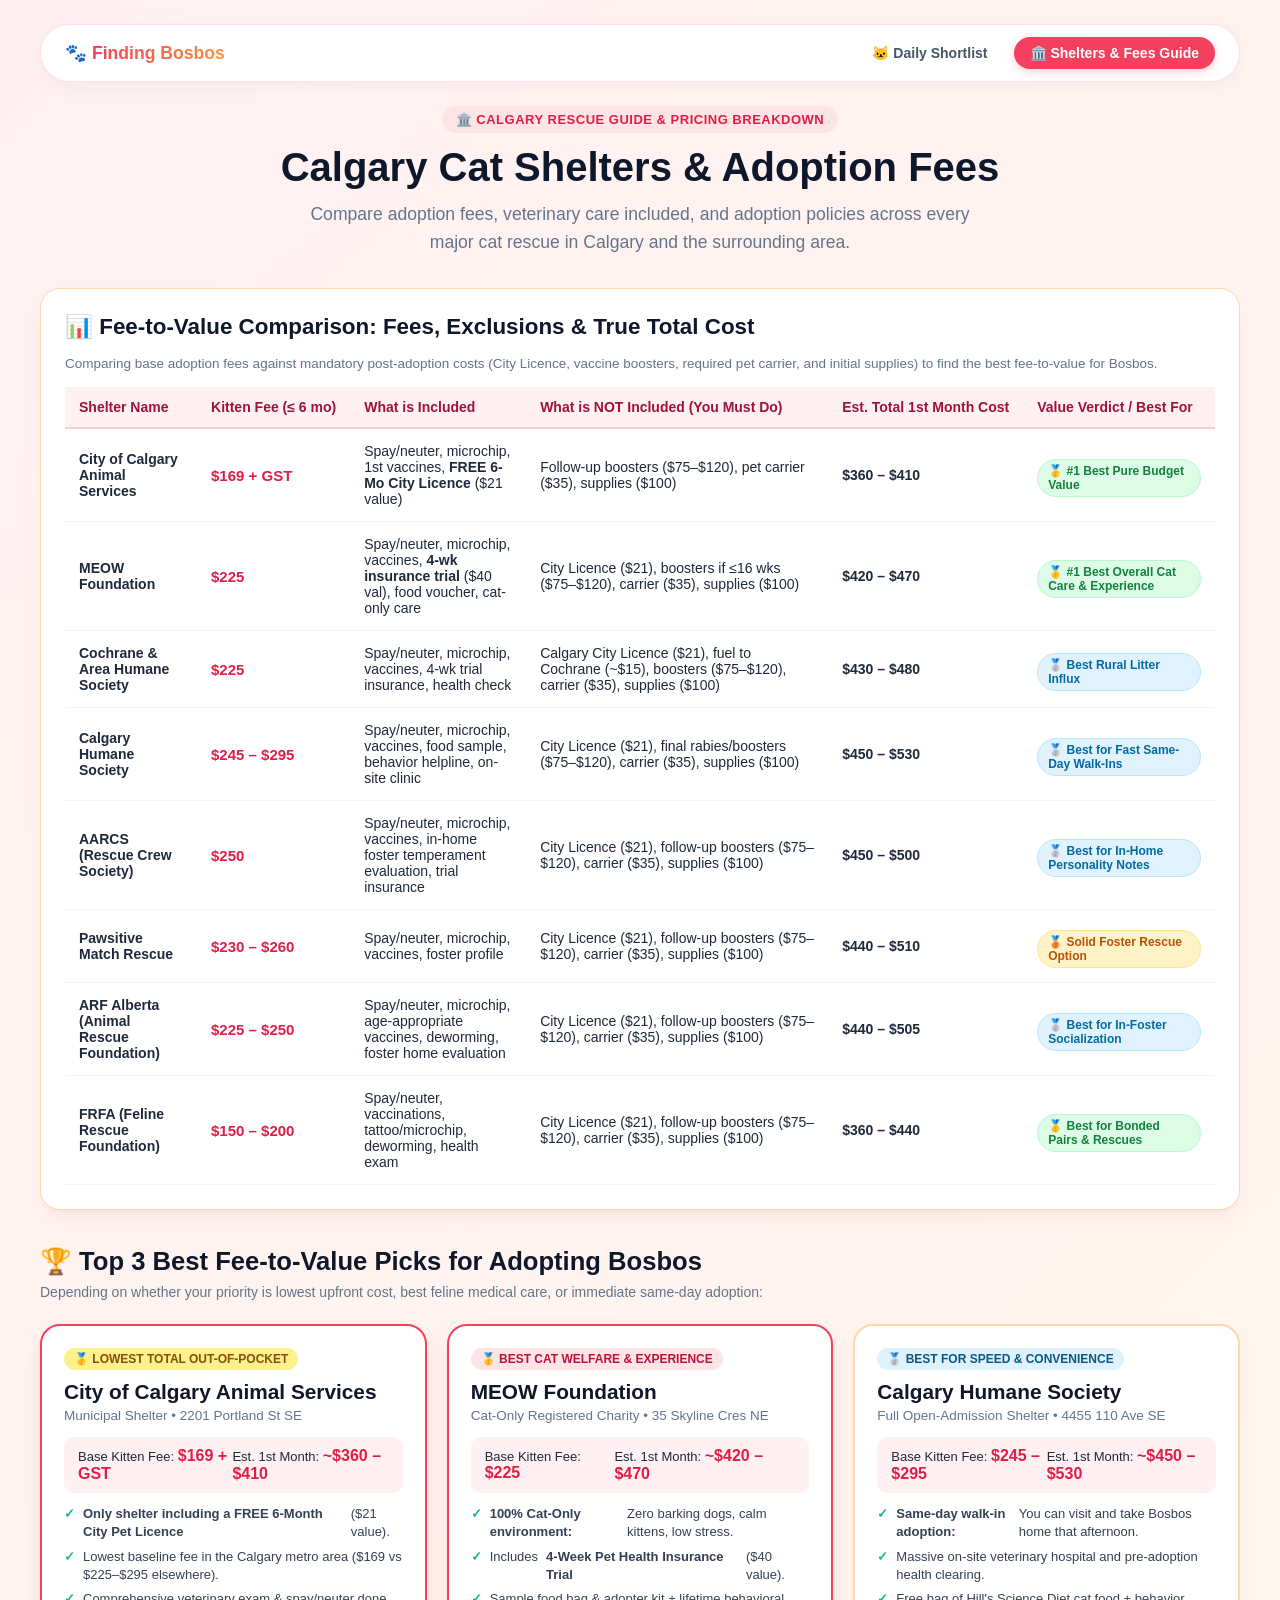
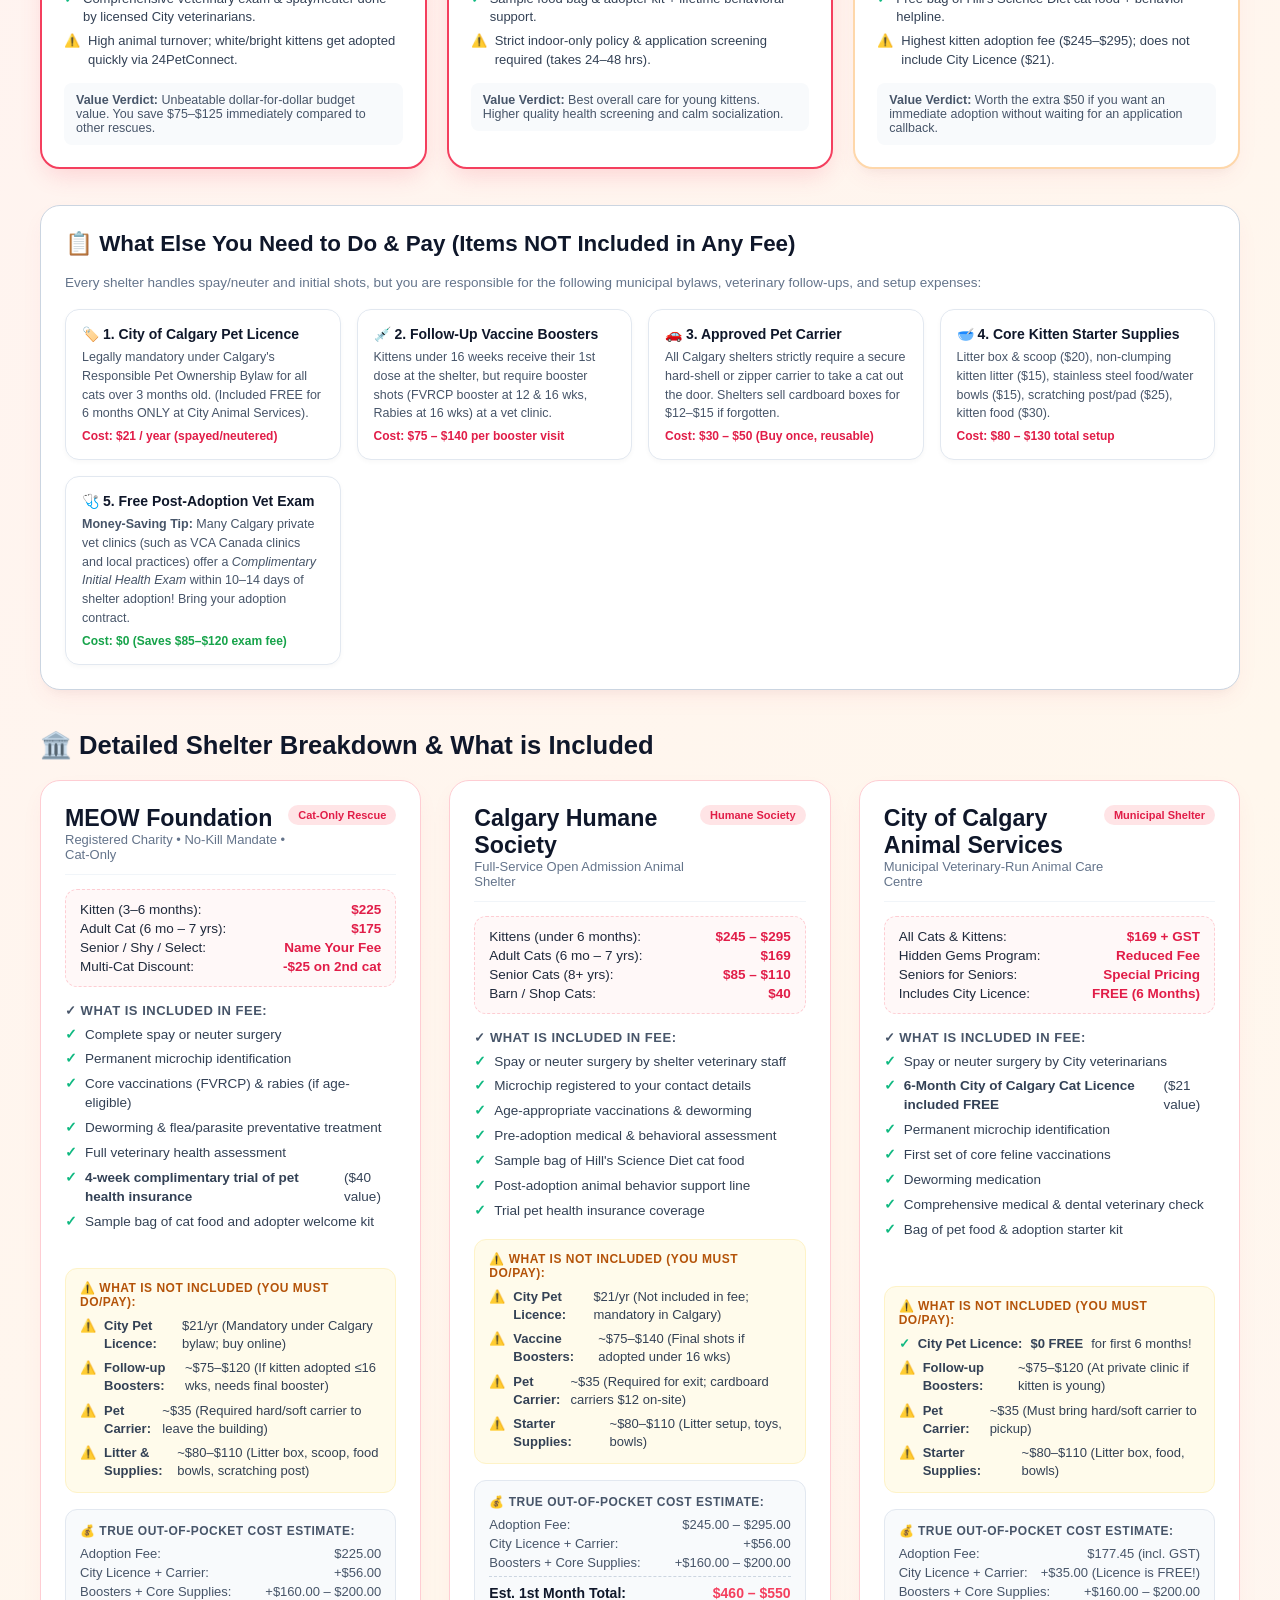
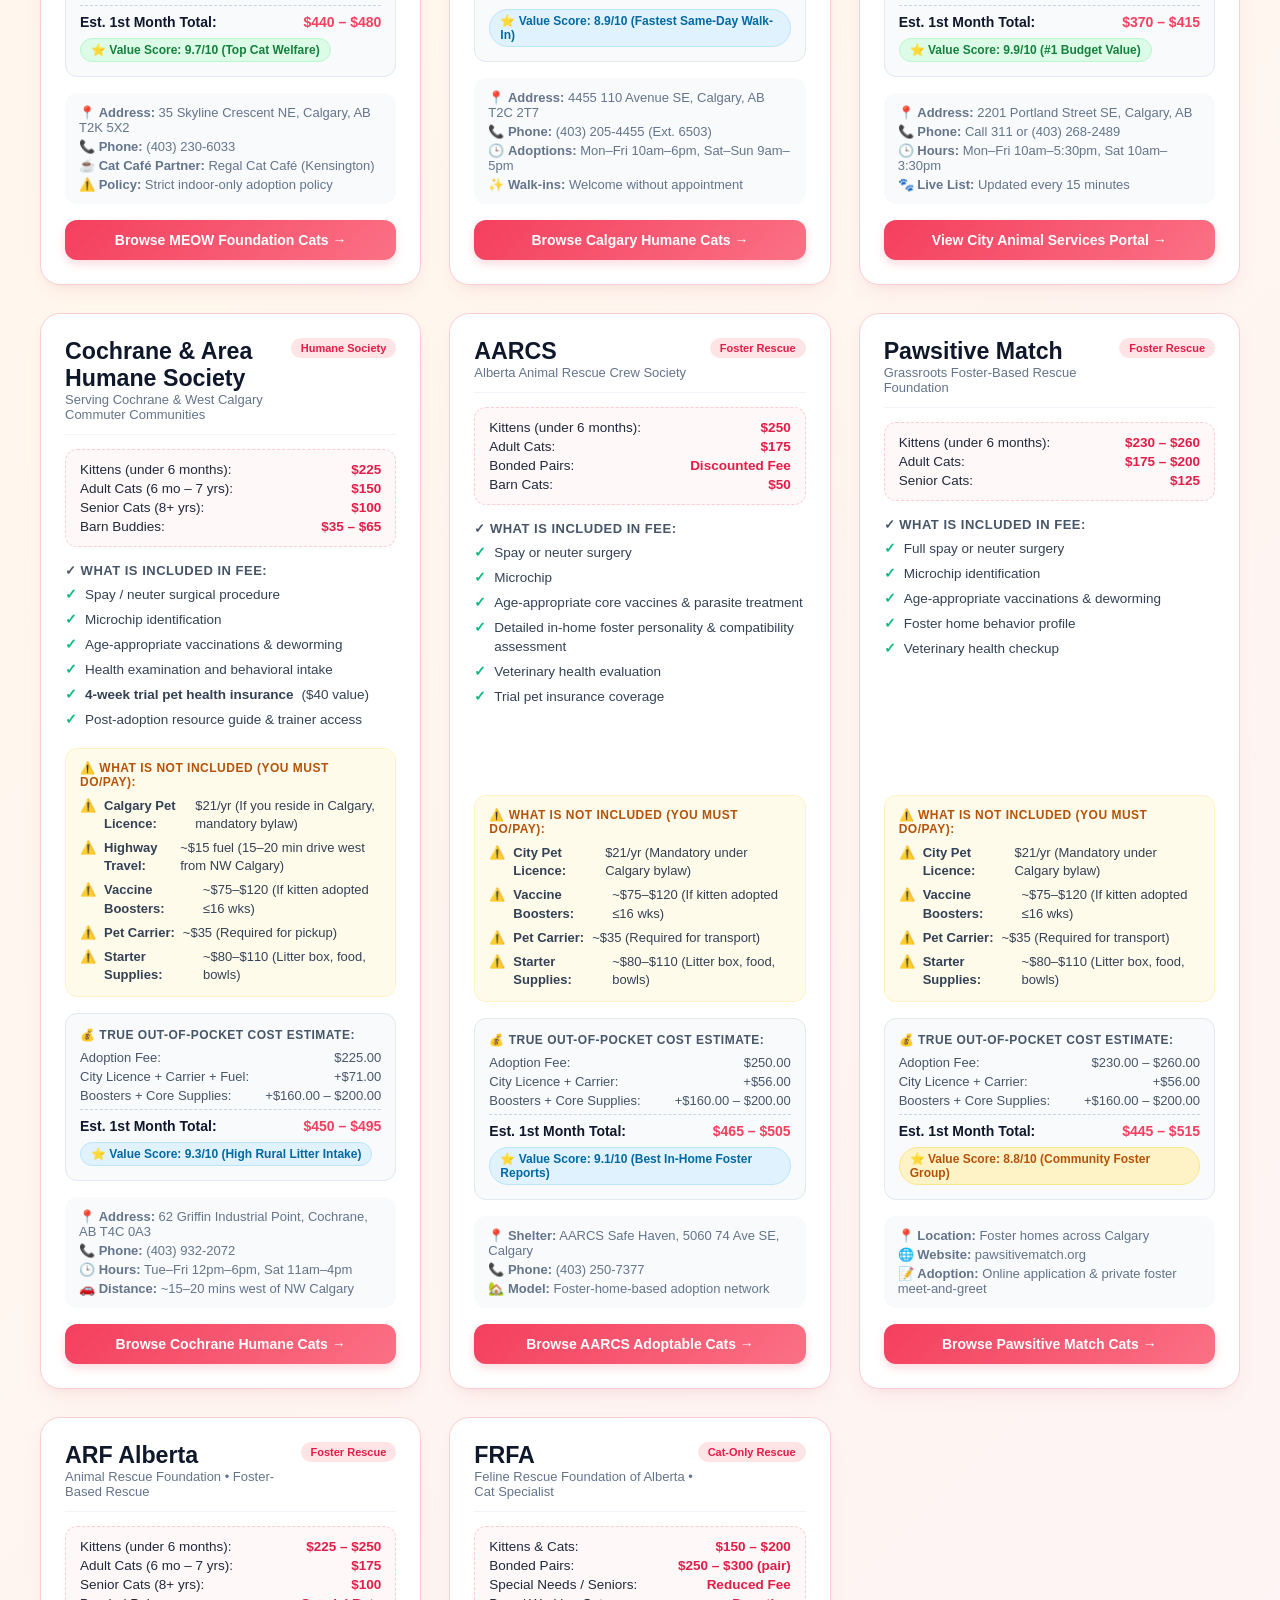
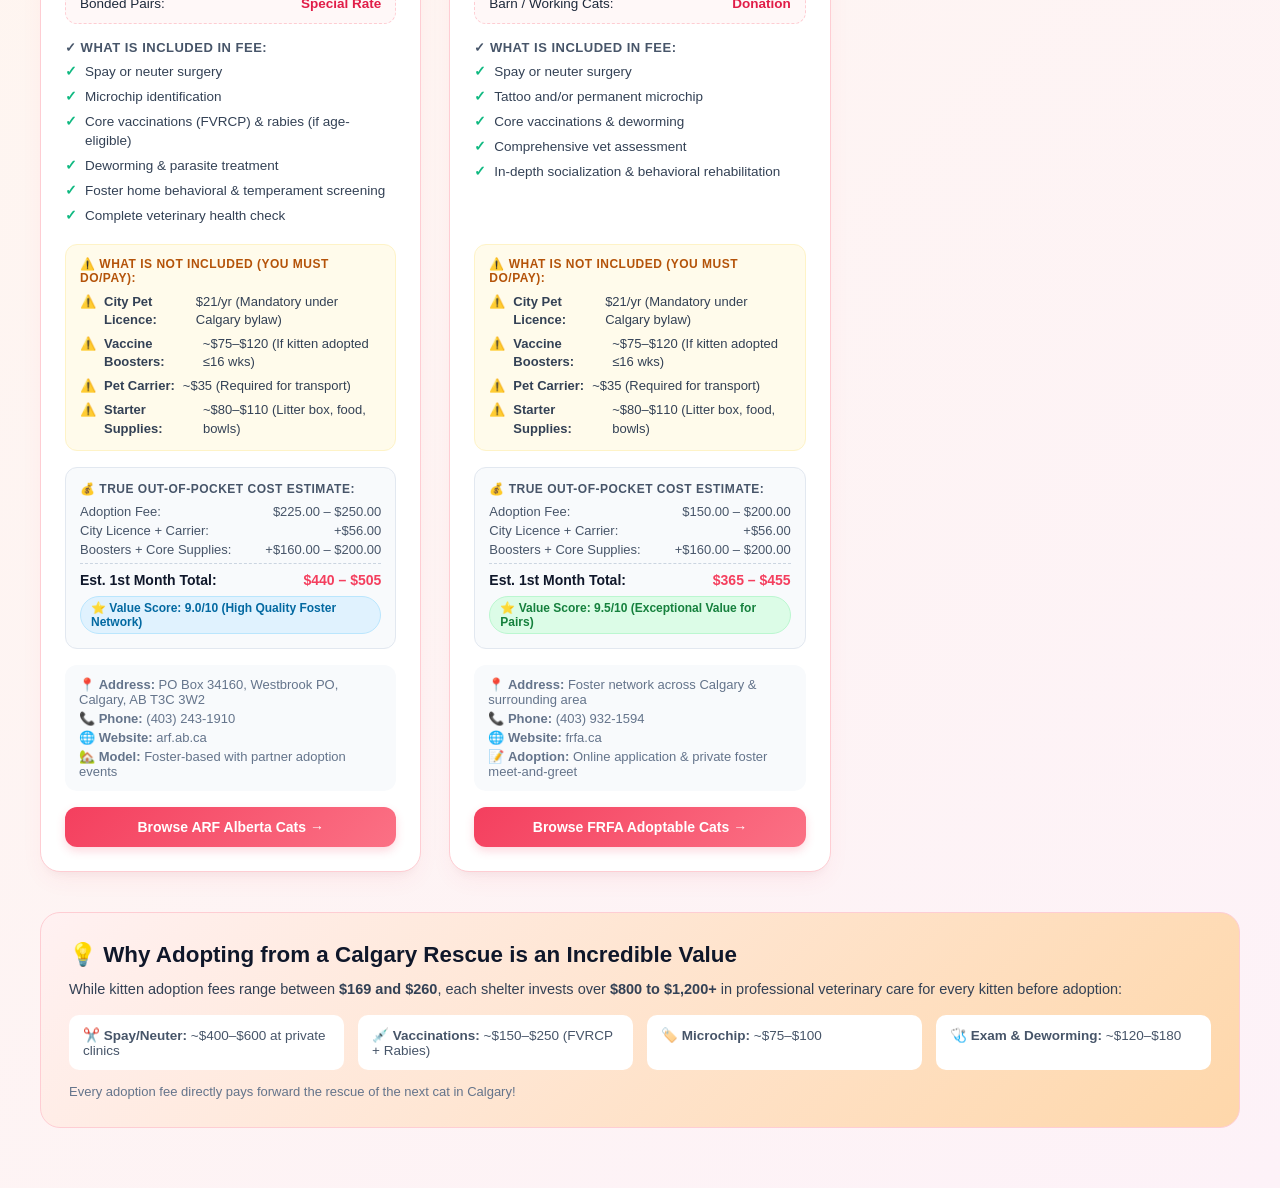
==== commit c3cee0c3: "feat: complete 8-shelter expansion, fix pagination/status bugs, and update shelters guide with 65 pa" ====
--- a/public/shelters.html
+++ b/public/shelters.html
@@ -93,6 +93,22 @@
             <td><strong>$440 – $510</strong></td>
             <td><span class="value-badge value-badge-good">🥉 Solid Foster Rescue Option</span></td>
           </tr>
+          <tr>
+            <td><strong>ARF Alberta (Animal Rescue Foundation)</strong></td>
+            <td><span class="fee-highlight">$225 – $250</span></td>
+            <td>Spay/neuter, microchip, age-appropriate vaccines, deworming, foster home evaluation</td>
+            <td>City Licence ($21), follow-up boosters ($75–$120), carrier ($35), supplies ($100)</td>
+            <td><strong>$440 – $505</strong></td>
+            <td><span class="value-badge value-badge-great">🥈 Best for In-Foster Socialization</span></td>
+          </tr>
+          <tr>
+            <td><strong>FRFA (Feline Rescue Foundation)</strong></td>
+            <td><span class="fee-highlight">$150 – $200</span></td>
+            <td>Spay/neuter, vaccinations, tattoo/microchip, deworming, health exam</td>
+            <td>City Licence ($21), follow-up boosters ($75–$120), carrier ($35), supplies ($100)</td>
+            <td><strong>$360 – $440</strong></td>
+            <td><span class="value-badge value-badge-top">🥇 Best for Bonded Pairs & Rescues</span></td>
+          </tr>
         </tbody>
       </table>
     </section>
@@ -654,6 +670,149 @@
 
         <a href="https://www.pawsitivematch.org/" target="_blank" class="btn-visit-shelter">
           Browse Pawsitive Match Cats →
+        </a>
+      </div>
+
+      <!-- ARF Alberta -->
+      <div class="shelter-card-item">
+        <div class="shelter-header">
+          <div>
+            <h3 class="shelter-name">ARF Alberta</h3>
+            <p style="color: #64748b; font-size: 13px;">Animal Rescue Foundation • Foster-Based Rescue</p>
+          </div>
+          <span class="shelter-badge-type">Foster Rescue</span>
+        </div>
+
+        <div class="fees-box">
+          <div class="fee-row">
+            <span>Kittens (under 6 months):</span>
+            <span class="fee-val">$225 – $250</span>
+          </div>
+          <div class="fee-row">
+            <span>Adult Cats (6 mo – 7 yrs):</span>
+            <span class="fee-val">$175</span>
+          </div>
+          <div class="fee-row">
+            <span>Senior Cats (8+ yrs):</span>
+            <span class="fee-val">$100</span>
+          </div>
+          <div class="fee-row">
+            <span>Bonded Pairs:</span>
+            <span class="fee-val">Special Rate</span>
+          </div>
+        </div>
+
+        <div class="included-section">
+          <div class="included-title">✓ What is Included in Fee:</div>
+          <ul class="perks-list">
+            <li><span class="perk-check">✓</span> Spay or neuter surgery</li>
+            <li><span class="perk-check">✓</span> Microchip identification</li>
+            <li><span class="perk-check">✓</span> Core vaccinations (FVRCP) & rabies (if age-eligible)</li>
+            <li><span class="perk-check">✓</span> Deworming & parasite treatment</li>
+            <li><span class="perk-check">✓</span> Foster home behavioral & temperament screening</li>
+            <li><span class="perk-check">✓</span> Complete veterinary health check</li>
+          </ul>
+        </div>
+
+        <div class="excluded-section">
+          <div class="excluded-title">⚠️ What is NOT Included (You Must Do/Pay):</div>
+          <ul class="perks-list" style="font-size: 13px;">
+            <li><span class="perk-warn">⚠️</span> <strong>City Pet Licence:</strong> $21/yr (Mandatory under Calgary bylaw)</li>
+            <li><span class="perk-warn">⚠️</span> <strong>Vaccine Boosters:</strong> ~$75–$120 (If kitten adopted &le;16 wks)</li>
+            <li><span class="perk-warn">⚠️</span> <strong>Pet Carrier:</strong> ~$35 (Required for transport)</li>
+            <li><span class="perk-warn">⚠️</span> <strong>Starter Supplies:</strong> ~$80–$110 (Litter box, food, bowls)</li>
+          </ul>
+        </div>
+
+        <div class="cost-summary-box">
+          <div class="cost-summary-title">💰 True Out-of-Pocket Cost Estimate:</div>
+          <div class="cost-row"><span>Adoption Fee:</span> <span>$225.00 – $250.00</span></div>
+          <div class="cost-row"><span>City Licence + Carrier:</span> <span>+$56.00</span></div>
+          <div class="cost-row"><span>Boosters + Core Supplies:</span> <span>+$160.00 – $200.00</span></div>
+          <div class="cost-total"><span>Est. 1st Month Total:</span> <strong>$440 – $505</strong></div>
+          <div class="value-badge value-badge-great" style="margin-top: 8px;">⭐ Value Score: 9.0/10 (High Quality Foster Network)</div>
+        </div>
+
+        <div class="shelter-info-footer">
+          <div>📍 <strong>Address:</strong> PO Box 34160, Westbrook PO, Calgary, AB T3C 3W2</div>
+          <div>📞 <strong>Phone:</strong> (403) 243-1910</div>
+          <div>🌐 <strong>Website:</strong> arf.ab.ca</div>
+          <div>🏡 <strong>Model:</strong> Foster-based with partner adoption events</div>
+        </div>
+
+        <a href="https://arf.ab.ca/adopt/adopt-a-cat/" target="_blank" class="btn-visit-shelter">
+          Browse ARF Alberta Cats →
+        </a>
+      </div>
+
+      <!-- FRFA (Feline Rescue Foundation of Alberta) -->
+      <div class="shelter-card-item">
+        <div class="shelter-header">
+          <div>
+            <h3 class="shelter-name">FRFA</h3>
+            <p style="color: #64748b; font-size: 13px;">Feline Rescue Foundation of Alberta • Cat Specialist</p>
+          </div>
+          <span class="shelter-badge-type">Cat-Only Rescue</span>
+        </div>
+
+        <div class="fees-box">
+          <div class="fee-row">
+            <span>Kittens & Cats:</span>
+            <span class="fee-val">$150 – $200</span>
+          </div>
+          <div class="fee-row">
+            <span>Bonded Pairs:</span>
+            <span class="fee-val">$250 – $300 (pair)</span>
+          </div>
+          <div class="fee-row">
+            <span>Special Needs / Seniors:</span>
+            <span class="fee-val">Reduced Fee</span>
+          </div>
+          <div class="fee-row">
+            <span>Barn / Working Cats:</span>
+            <span class="fee-val">Donation</span>
+          </div>
+        </div>
+
+        <div class="included-section">
+          <div class="included-title">✓ What is Included in Fee:</div>
+          <ul class="perks-list">
+            <li><span class="perk-check">✓</span> Spay or neuter surgery</li>
+            <li><span class="perk-check">✓</span> Tattoo and/or permanent microchip</li>
+            <li><span class="perk-check">✓</span> Core vaccinations & deworming</li>
+            <li><span class="perk-check">✓</span> Comprehensive vet assessment</li>
+            <li><span class="perk-check">✓</span> In-depth socialization & behavioral rehabilitation</li>
+          </ul>
+        </div>
+
+        <div class="excluded-section">
+          <div class="excluded-title">⚠️ What is NOT Included (You Must Do/Pay):</div>
+          <ul class="perks-list" style="font-size: 13px;">
+            <li><span class="perk-warn">⚠️</span> <strong>City Pet Licence:</strong> $21/yr (Mandatory under Calgary bylaw)</li>
+            <li><span class="perk-warn">⚠️</span> <strong>Vaccine Boosters:</strong> ~$75–$120 (If kitten adopted &le;16 wks)</li>
+            <li><span class="perk-warn">⚠️</span> <strong>Pet Carrier:</strong> ~$35 (Required for transport)</li>
+            <li><span class="perk-warn">⚠️</span> <strong>Starter Supplies:</strong> ~$80–$110 (Litter box, food, bowls)</li>
+          </ul>
+        </div>
+
+        <div class="cost-summary-box">
+          <div class="cost-summary-title">💰 True Out-of-Pocket Cost Estimate:</div>
+          <div class="cost-row"><span>Adoption Fee:</span> <span>$150.00 – $200.00</span></div>
+          <div class="cost-row"><span>City Licence + Carrier:</span> <span>+$56.00</span></div>
+          <div class="cost-row"><span>Boosters + Core Supplies:</span> <span>+$160.00 – $200.00</span></div>
+          <div class="cost-total"><span>Est. 1st Month Total:</span> <strong>$365 – $455</strong></div>
+          <div class="value-badge value-badge-top" style="margin-top: 8px;">⭐ Value Score: 9.5/10 (Exceptional Value for Pairs)</div>
+        </div>
+
+        <div class="shelter-info-footer">
+          <div>📍 <strong>Address:</strong> Foster network across Calgary & surrounding area</div>
+          <div>📞 <strong>Phone:</strong> (403) 932-1594</div>
+          <div>🌐 <strong>Website:</strong> frfa.ca</div>
+          <div>📝 <strong>Adoption:</strong> Online application & private foster meet-and-greet</div>
+        </div>
+
+        <a href="https://frfa.ca/adopt-a-cat/" target="_blank" class="btn-visit-shelter">
+          Browse FRFA Adoptable Cats →
         </a>
       </div>
     </div>
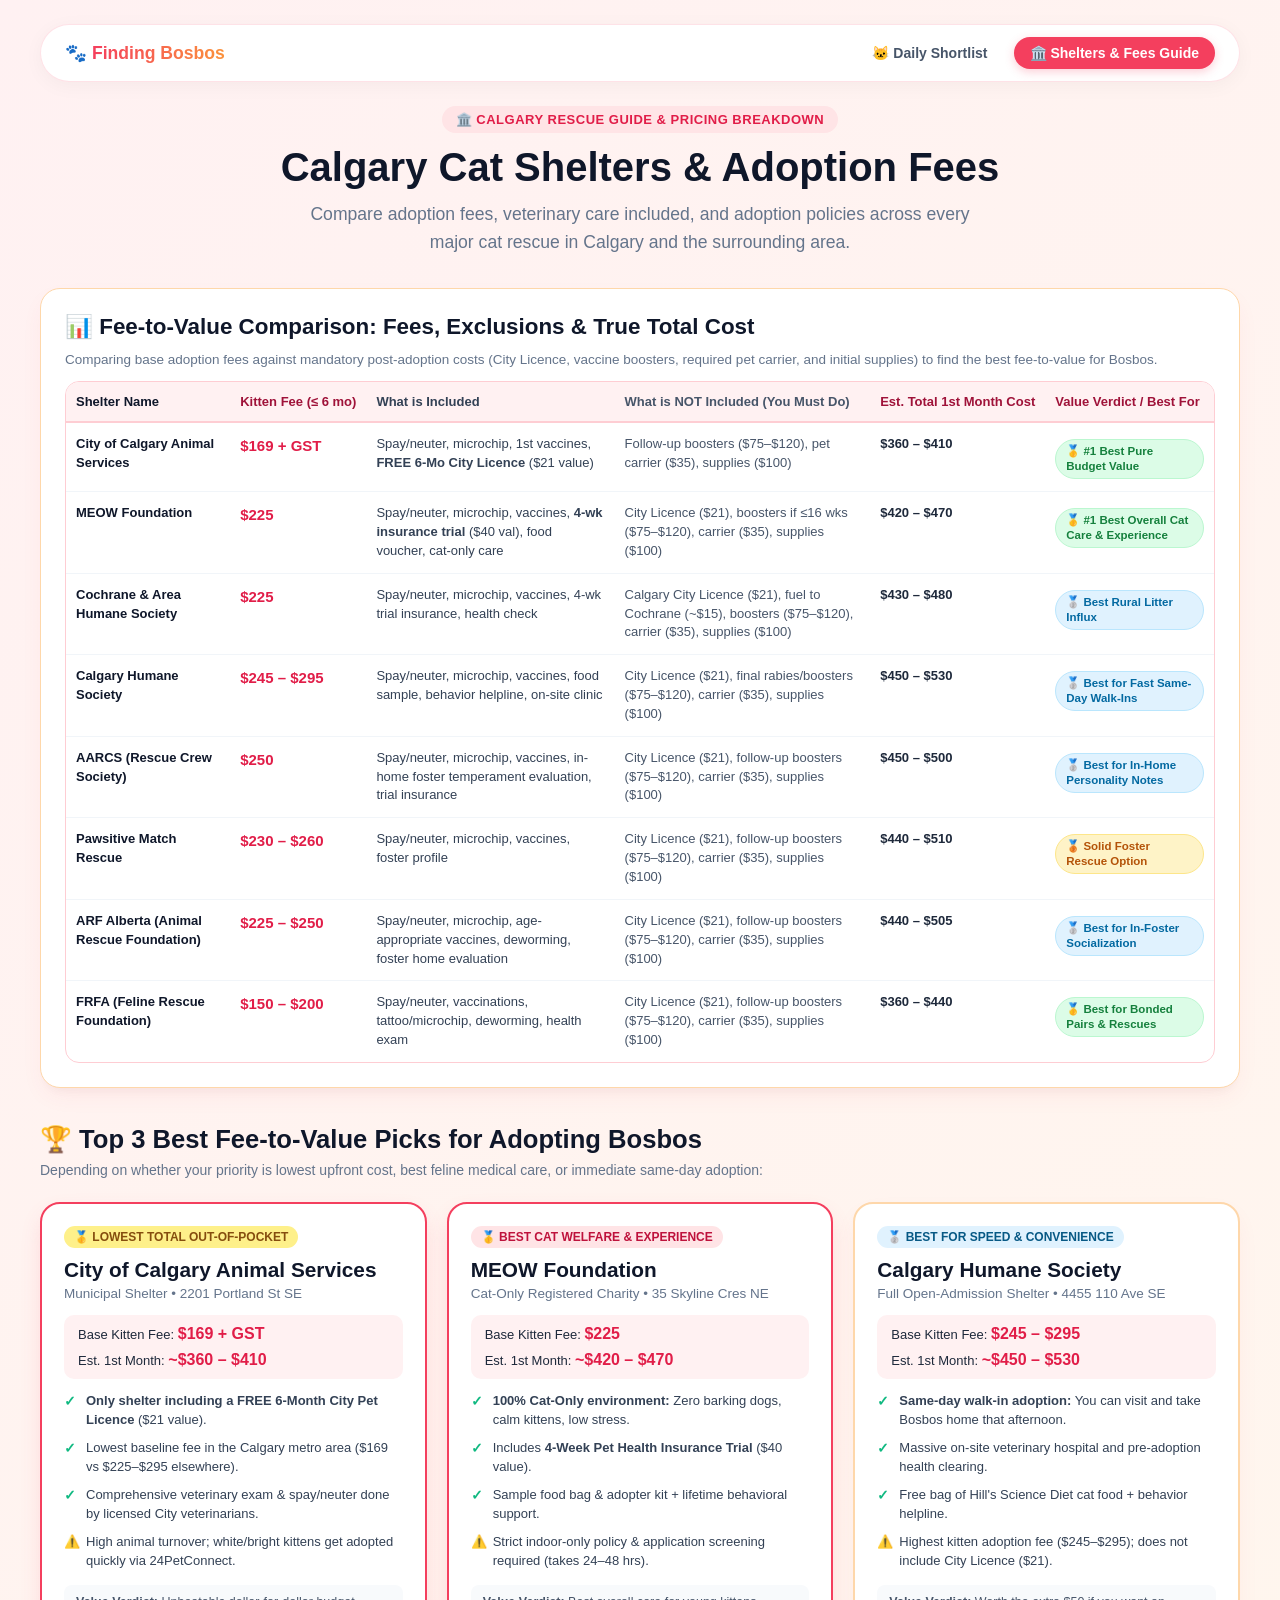
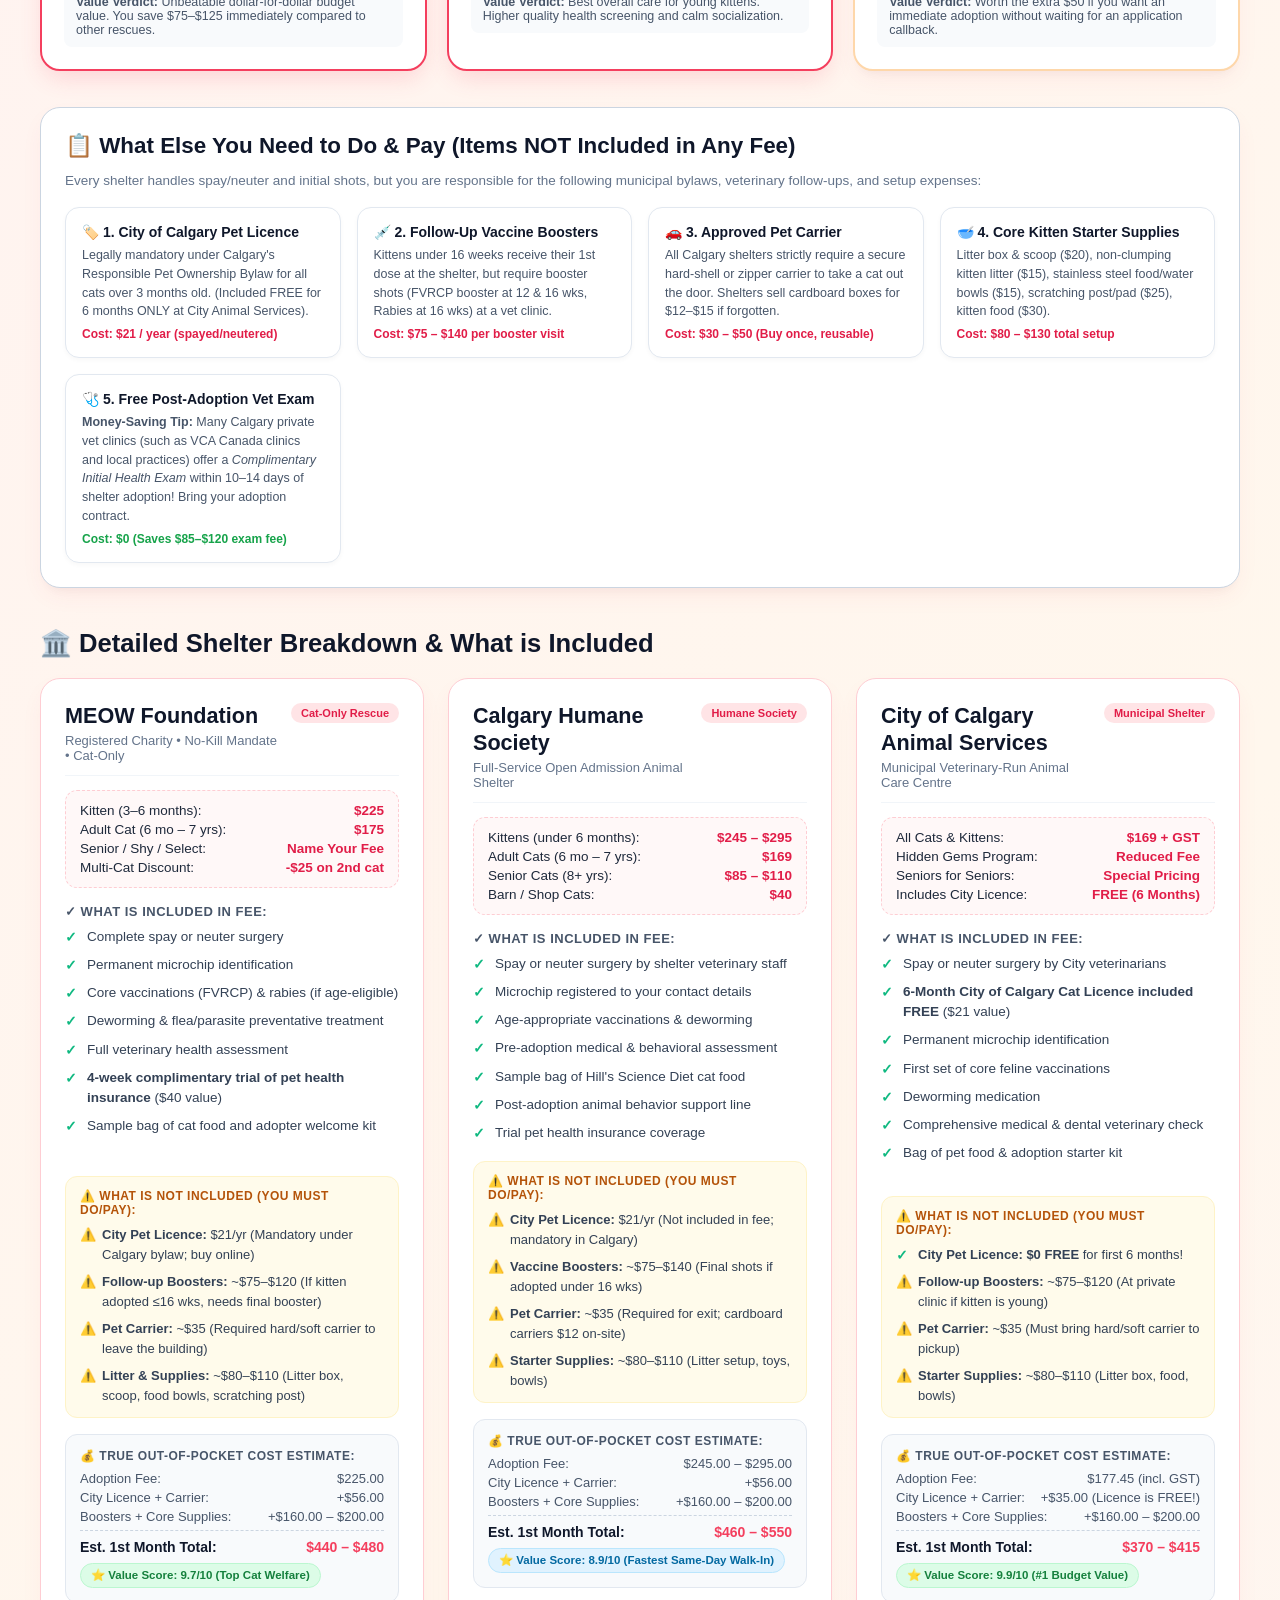
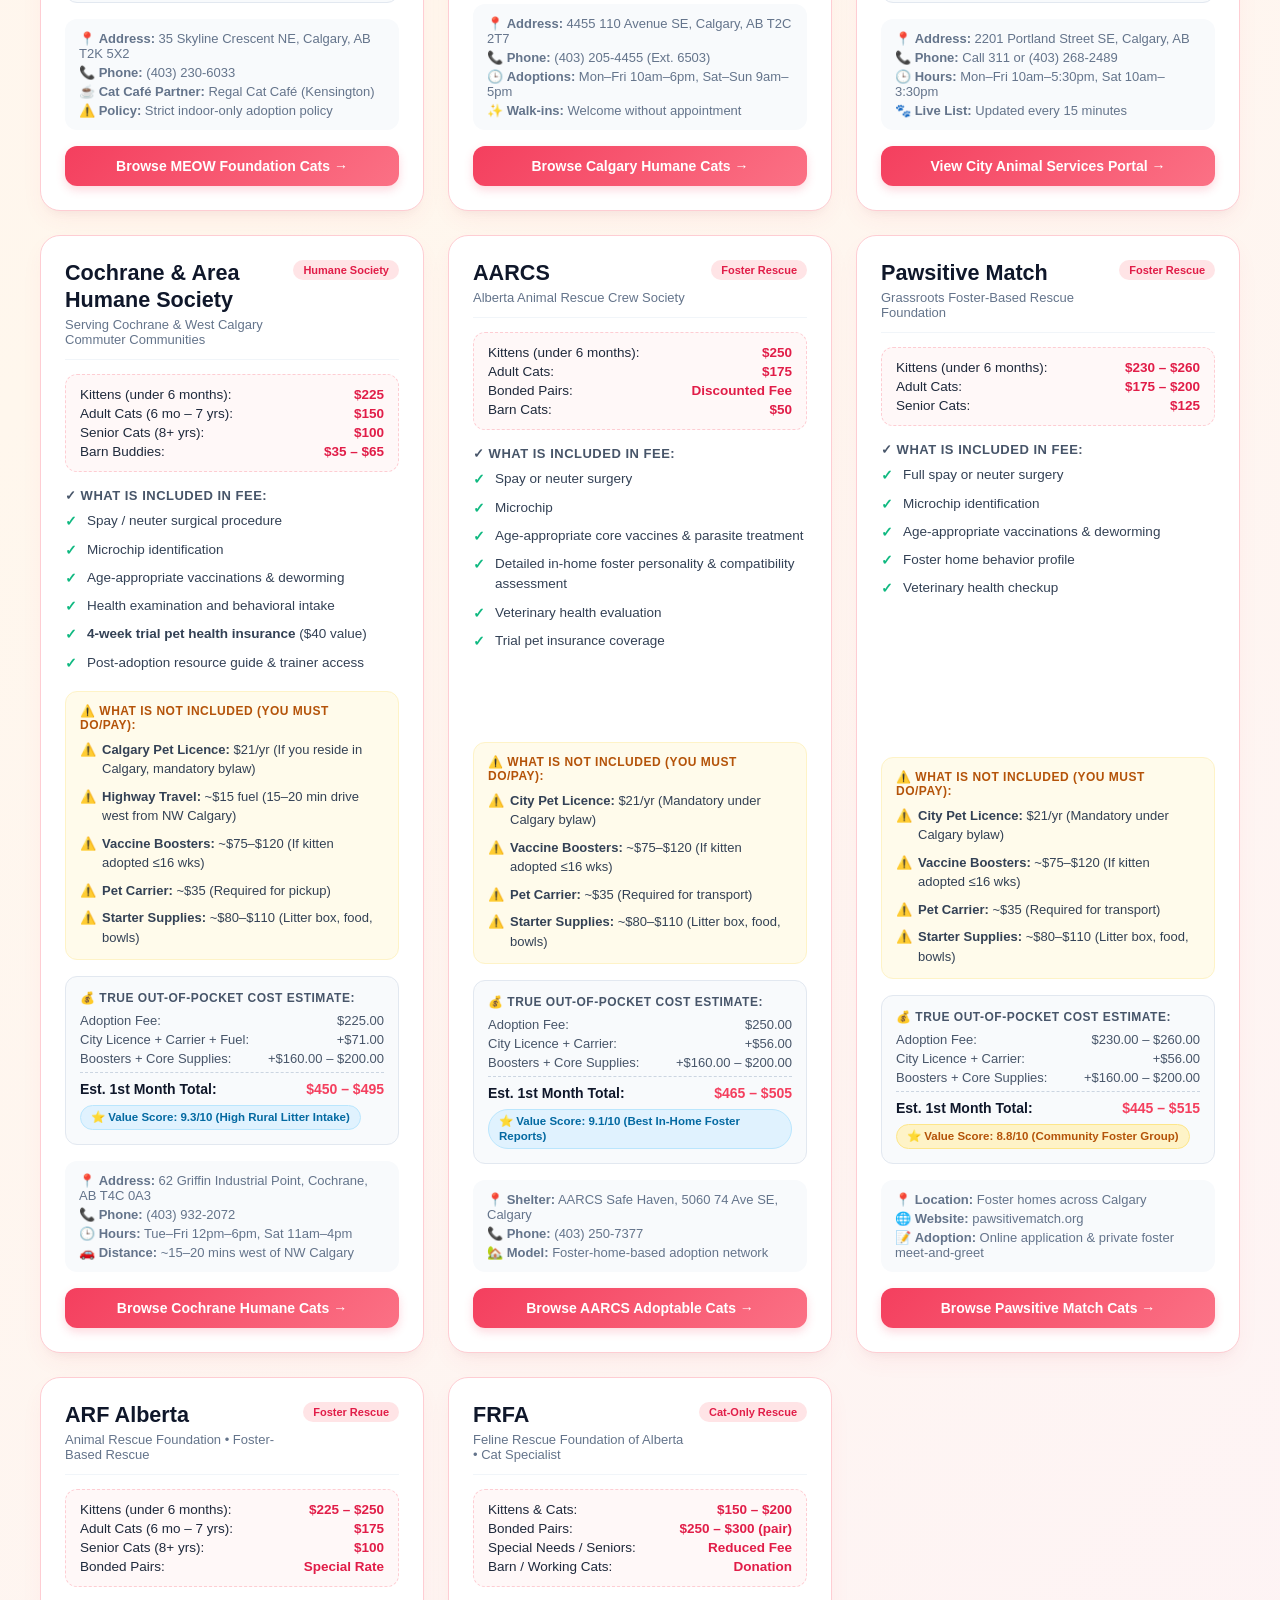
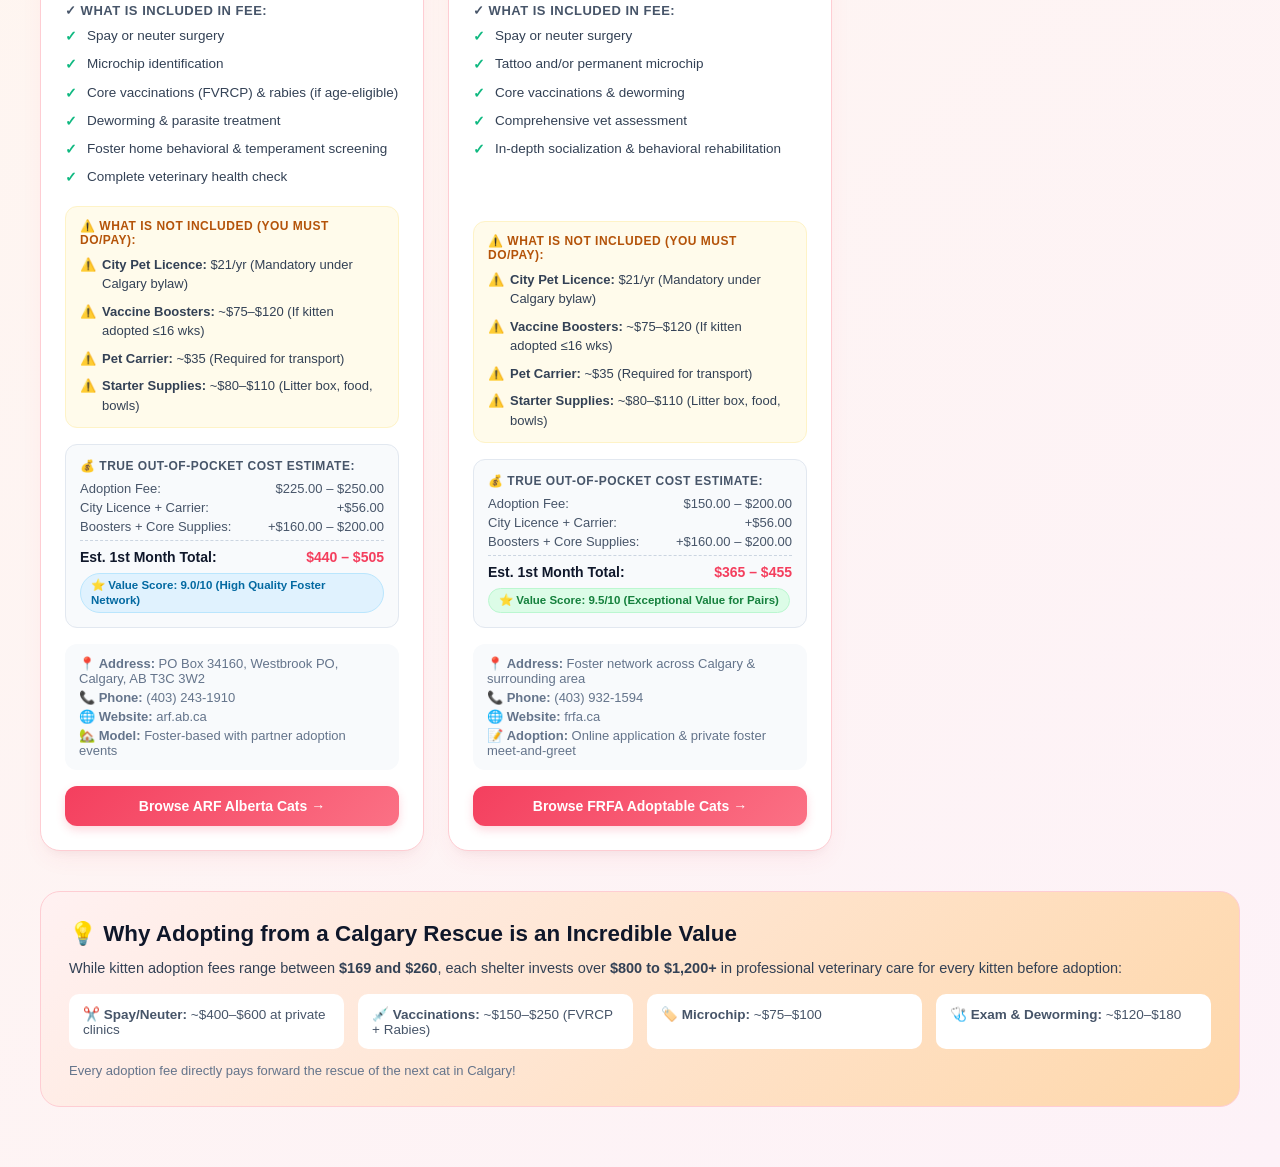
==== commit b8dfd098: "fix(shelters): resolve format breakage, table squishing, and mobile layout issues" ====
--- a/public/shelters.html
+++ b/public/shelters.html
@@ -30,87 +30,90 @@
     <!-- Quick Comparison Table with True Cost & Exclusions -->
     <section class="table-card">
       <h2>📊 Fee-to-Value Comparison: Fees, Exclusions & True Total Cost</h2>
-      <p style="color: #64748b; font-size: 13.5px; margin-bottom: 16px;">
+      <p style="color: #64748b; font-size: 13.5px; margin-bottom: 14px;">
         Comparing base adoption fees against mandatory post-adoption costs (City Licence, vaccine boosters, required pet carrier, and initial supplies) to find the best fee-to-value for Bosbos.
       </p>
-      <table class="comparison-table">
-        <thead>
-          <tr>
-            <th>Shelter Name</th>
-            <th>Kitten Fee (&le; 6 mo)</th>
-            <th>What is Included</th>
-            <th>What is NOT Included (You Must Do)</th>
-            <th>Est. Total 1st Month Cost</th>
-            <th>Value Verdict / Best For</th>
-          </tr>
-        </thead>
-        <tbody>
-          <tr>
-            <td><strong>City of Calgary Animal Services</strong></td>
-            <td><span class="fee-highlight">$169 + GST</span></td>
-            <td>Spay/neuter, microchip, 1st vaccines, <strong>FREE 6-Mo City Licence</strong> ($21 value)</td>
-            <td>Follow-up boosters ($75–$120), pet carrier ($35), supplies ($100)</td>
-            <td><strong>$360 – $410</strong></td>
-            <td><span class="value-badge value-badge-top">🥇 #1 Best Pure Budget Value</span></td>
-          </tr>
-          <tr>
-            <td><strong>MEOW Foundation</strong></td>
-            <td><span class="fee-highlight">$225</span></td>
-            <td>Spay/neuter, microchip, vaccines, <strong>4-wk insurance trial</strong> ($40 val), food voucher, cat-only care</td>
-            <td>City Licence ($21), boosters if &le;16 wks ($75–$120), carrier ($35), supplies ($100)</td>
-            <td><strong>$420 – $470</strong></td>
-            <td><span class="value-badge value-badge-top">🥇 #1 Best Overall Cat Care & Experience</span></td>
-          </tr>
-          <tr>
-            <td><strong>Cochrane & Area Humane Society</strong></td>
-            <td><span class="fee-highlight">$225</span></td>
-            <td>Spay/neuter, microchip, vaccines, 4-wk trial insurance, health check</td>
-            <td>Calgary City Licence ($21), fuel to Cochrane (~$15), boosters ($75–$120), carrier ($35), supplies ($100)</td>
-            <td><strong>$430 – $480</strong></td>
-            <td><span class="value-badge value-badge-great">🥈 Best Rural Litter Influx</span></td>
-          </tr>
-          <tr>
-            <td><strong>Calgary Humane Society</strong></td>
-            <td><span class="fee-highlight">$245 – $295</span></td>
-            <td>Spay/neuter, microchip, vaccines, food sample, behavior helpline, on-site clinic</td>
-            <td>City Licence ($21), final rabies/boosters ($75–$120), carrier ($35), supplies ($100)</td>
-            <td><strong>$450 – $530</strong></td>
-            <td><span class="value-badge value-badge-great">🥈 Best for Fast Same-Day Walk-Ins</span></td>
-          </tr>
-          <tr>
-            <td><strong>AARCS (Rescue Crew Society)</strong></td>
-            <td><span class="fee-highlight">$250</span></td>
-            <td>Spay/neuter, microchip, vaccines, in-home foster temperament evaluation, trial insurance</td>
-            <td>City Licence ($21), follow-up boosters ($75–$120), carrier ($35), supplies ($100)</td>
-            <td><strong>$450 – $500</strong></td>
-            <td><span class="value-badge value-badge-great">🥈 Best for In-Home Personality Notes</span></td>
-          </tr>
-          <tr>
-            <td><strong>Pawsitive Match Rescue</strong></td>
-            <td><span class="fee-highlight">$230 – $260</span></td>
-            <td>Spay/neuter, microchip, vaccines, foster profile</td>
-            <td>City Licence ($21), follow-up boosters ($75–$120), carrier ($35), supplies ($100)</td>
-            <td><strong>$440 – $510</strong></td>
-            <td><span class="value-badge value-badge-good">🥉 Solid Foster Rescue Option</span></td>
-          </tr>
-          <tr>
-            <td><strong>ARF Alberta (Animal Rescue Foundation)</strong></td>
-            <td><span class="fee-highlight">$225 – $250</span></td>
-            <td>Spay/neuter, microchip, age-appropriate vaccines, deworming, foster home evaluation</td>
-            <td>City Licence ($21), follow-up boosters ($75–$120), carrier ($35), supplies ($100)</td>
-            <td><strong>$440 – $505</strong></td>
-            <td><span class="value-badge value-badge-great">🥈 Best for In-Foster Socialization</span></td>
-          </tr>
-          <tr>
-            <td><strong>FRFA (Feline Rescue Foundation)</strong></td>
-            <td><span class="fee-highlight">$150 – $200</span></td>
-            <td>Spay/neuter, vaccinations, tattoo/microchip, deworming, health exam</td>
-            <td>City Licence ($21), follow-up boosters ($75–$120), carrier ($35), supplies ($100)</td>
-            <td><strong>$360 – $440</strong></td>
-            <td><span class="value-badge value-badge-top">🥇 Best for Bonded Pairs & Rescues</span></td>
-          </tr>
-        </tbody>
-      </table>
+      <div class="table-scroll-hint">👉 Swipe / scroll horizontally to compare all 6 columns</div>
+      <div class="table-responsive-wrapper">
+        <table class="comparison-table">
+          <thead>
+            <tr>
+              <th>Shelter Name</th>
+              <th>Kitten Fee (&le; 6 mo)</th>
+              <th>What is Included</th>
+              <th>What is NOT Included (You Must Do)</th>
+              <th>Est. Total 1st Month Cost</th>
+              <th>Value Verdict / Best For</th>
+            </tr>
+          </thead>
+          <tbody>
+            <tr>
+              <td><strong>City of Calgary Animal Services</strong></td>
+              <td><span class="fee-highlight">$169 + GST</span></td>
+              <td>Spay/neuter, microchip, 1st vaccines, <strong>FREE 6-Mo City Licence</strong> ($21 value)</td>
+              <td>Follow-up boosters ($75–$120), pet carrier ($35), supplies ($100)</td>
+              <td><strong>$360 – $410</strong></td>
+              <td><span class="value-badge value-badge-top">🥇 #1 Best Pure Budget Value</span></td>
+            </tr>
+            <tr>
+              <td><strong>MEOW Foundation</strong></td>
+              <td><span class="fee-highlight">$225</span></td>
+              <td>Spay/neuter, microchip, vaccines, <strong>4-wk insurance trial</strong> ($40 val), food voucher, cat-only care</td>
+              <td>City Licence ($21), boosters if &le;16 wks ($75–$120), carrier ($35), supplies ($100)</td>
+              <td><strong>$420 – $470</strong></td>
+              <td><span class="value-badge value-badge-top">🥇 #1 Best Overall Cat Care & Experience</span></td>
+            </tr>
+            <tr>
+              <td><strong>Cochrane & Area Humane Society</strong></td>
+              <td><span class="fee-highlight">$225</span></td>
+              <td>Spay/neuter, microchip, vaccines, 4-wk trial insurance, health check</td>
+              <td>Calgary City Licence ($21), fuel to Cochrane (~$15), boosters ($75–$120), carrier ($35), supplies ($100)</td>
+              <td><strong>$430 – $480</strong></td>
+              <td><span class="value-badge value-badge-great">🥈 Best Rural Litter Influx</span></td>
+            </tr>
+            <tr>
+              <td><strong>Calgary Humane Society</strong></td>
+              <td><span class="fee-highlight">$245 – $295</span></td>
+              <td>Spay/neuter, microchip, vaccines, food sample, behavior helpline, on-site clinic</td>
+              <td>City Licence ($21), final rabies/boosters ($75–$120), carrier ($35), supplies ($100)</td>
+              <td><strong>$450 – $530</strong></td>
+              <td><span class="value-badge value-badge-great">🥈 Best for Fast Same-Day Walk-Ins</span></td>
+            </tr>
+            <tr>
+              <td><strong>AARCS (Rescue Crew Society)</strong></td>
+              <td><span class="fee-highlight">$250</span></td>
+              <td>Spay/neuter, microchip, vaccines, in-home foster temperament evaluation, trial insurance</td>
+              <td>City Licence ($21), follow-up boosters ($75–$120), carrier ($35), supplies ($100)</td>
+              <td><strong>$450 – $500</strong></td>
+              <td><span class="value-badge value-badge-great">🥈 Best for In-Home Personality Notes</span></td>
+            </tr>
+            <tr>
+              <td><strong>Pawsitive Match Rescue</strong></td>
+              <td><span class="fee-highlight">$230 – $260</span></td>
+              <td>Spay/neuter, microchip, vaccines, foster profile</td>
+              <td>City Licence ($21), follow-up boosters ($75–$120), carrier ($35), supplies ($100)</td>
+              <td><strong>$440 – $510</strong></td>
+              <td><span class="value-badge value-badge-good">🥉 Solid Foster Rescue Option</span></td>
+            </tr>
+            <tr>
+              <td><strong>ARF Alberta (Animal Rescue Foundation)</strong></td>
+              <td><span class="fee-highlight">$225 – $250</span></td>
+              <td>Spay/neuter, microchip, age-appropriate vaccines, deworming, foster home evaluation</td>
+              <td>City Licence ($21), follow-up boosters ($75–$120), carrier ($35), supplies ($100)</td>
+              <td><strong>$440 – $505</strong></td>
+              <td><span class="value-badge value-badge-great">🥈 Best for In-Foster Socialization</span></td>
+            </tr>
+            <tr>
+              <td><strong>FRFA (Feline Rescue Foundation)</strong></td>
+              <td><span class="fee-highlight">$150 – $200</span></td>
+              <td>Spay/neuter, vaccinations, tattoo/microchip, deworming, health exam</td>
+              <td>City Licence ($21), follow-up boosters ($75–$120), carrier ($35), supplies ($100)</td>
+              <td><strong>$360 – $440</strong></td>
+              <td><span class="value-badge value-badge-top">🥇 Best for Bonded Pairs & Rescues</span></td>
+            </tr>
+          </tbody>
+        </table>
+      </div>
     </section>
 
     <!-- Top 3 Fee-to-Value Picks for Bosbos -->
--- a/public/styles.css
+++ b/public/styles.css
@@ -244,7 +244,6 @@
   box-shadow: var(--shadow);
   border: 1px solid #fed7aa;
   display: flex;
-  flex-col;
   flex-direction: column;
   transition: all 0.25s ease;
   position: relative;
@@ -607,6 +606,7 @@
 }
 
 /* Quick Summary Table */
+/* Quick Summary Table */
 .table-card {
   background: #ffffff;
   border-radius: var(--radius);
@@ -614,22 +614,58 @@
   box-shadow: var(--shadow);
   border: 1px solid #fed7aa;
   margin-bottom: 36px;
-  overflow-x: auto;
+  overflow: hidden;
 }
 
 .table-card h2 {
   font-size: 1.4rem;
-  margin-bottom: 16px;
+  margin-bottom: 12px;
   color: #0f172a;
   display: flex;
   align-items: center;
   gap: 8px;
+}
+
+.table-scroll-hint {
+  display: none;
+  align-items: center;
+  gap: 6px;
+  font-size: 12px;
+  font-weight: 700;
+  color: #9f1239;
+  background: #ffe4e6;
+  border: 1px solid #fecdd3;
+  padding: 6px 14px;
+  border-radius: 9999px;
+  margin-bottom: 14px;
+  width: fit-content;
+}
+
+.table-responsive-wrapper {
+  width: 100%;
+  overflow-x: auto;
+  -webkit-overflow-scrolling: touch;
+  border-radius: 14px;
+  border: 1px solid #fecdd3;
+  background: #ffffff;
+}
+
+.table-responsive-wrapper::-webkit-scrollbar {
+  height: 7px;
+}
+.table-responsive-wrapper::-webkit-scrollbar-track {
+  background: #fdf2f8;
+}
+.table-responsive-wrapper::-webkit-scrollbar-thumb {
+  background: #f43f5e;
+  border-radius: 4px;
 }
 
 .comparison-table {
   width: 100%;
+  min-width: 860px;
   border-collapse: collapse;
-  font-size: 14px;
+  font-size: 13px;
   text-align: left;
 }
 
@@ -637,19 +673,66 @@
   background: #fff1f2;
   color: #9f1239;
   font-weight: 700;
-  padding: 12px 14px;
+  padding: 12px 10px;
   border-bottom: 2px solid #fecdd3;
   white-space: nowrap;
 }
 
 .comparison-table td {
-  padding: 14px;
+  padding: 12px 10px;
   border-bottom: 1px solid #f1f5f9;
-  vertical-align: middle;
+  vertical-align: top;
+  line-height: 1.45;
 }
 
 .comparison-table tr:hover td {
   background: #fffbfb;
+}
+
+.comparison-table tr:last-child td {
+  border-bottom: none;
+}
+
+.comparison-table th:nth-child(1),
+.comparison-table td:nth-child(1) {
+  width: 16%;
+  min-width: 140px;
+  font-weight: 700;
+  color: #0f172a;
+}
+
+.comparison-table th:nth-child(2),
+.comparison-table td:nth-child(2) {
+  width: 10%;
+  min-width: 95px;
+  white-space: nowrap;
+}
+
+.comparison-table th:nth-child(3),
+.comparison-table td:nth-child(3) {
+  width: 25%;
+  min-width: 200px;
+  color: #334155;
+}
+
+.comparison-table th:nth-child(4),
+.comparison-table td:nth-child(4) {
+  width: 23%;
+  min-width: 190px;
+  color: #475569;
+}
+
+.comparison-table th:nth-child(5),
+.comparison-table td:nth-child(5) {
+  width: 11%;
+  min-width: 105px;
+  white-space: nowrap;
+}
+
+.comparison-table th:nth-child(6),
+.comparison-table td:nth-child(6) {
+  width: 15%;
+  min-width: 140px;
 }
 
 .fee-highlight {
@@ -685,8 +768,8 @@
 /* Shelters Grid */
 .shelter-cards-grid {
   display: grid;
-  grid-template-columns: repeat(auto-fill, minmax(360px, 1fr));
-  gap: 28px;
+  grid-template-columns: repeat(auto-fill, minmax(min(100%, 340px), 1fr));
+  gap: 24px;
 }
 
 .shelter-card-item {
@@ -698,6 +781,7 @@
   display: flex;
   flex-direction: column;
   transition: all 0.25s ease;
+  min-width: 0;
 }
 
 .shelter-card-item:hover {
@@ -709,15 +793,23 @@
   display: flex;
   justify-content: space-between;
   align-items: flex-start;
+  gap: 12px;
   margin-bottom: 14px;
   padding-bottom: 12px;
   border-bottom: 1px solid #f1f5f9;
 }
 
+.shelter-header > div {
+  flex: 1;
+  min-width: 0;
+}
+
 .shelter-name {
-  font-size: 1.45rem;
+  font-size: 1.35rem;
   font-weight: 800;
   color: #0f172a;
+  line-height: 1.25;
+  margin-bottom: 3px;
 }
 
 .shelter-badge-type {
@@ -728,6 +820,7 @@
   padding: 4px 10px;
   border-radius: 9999px;
   white-space: nowrap;
+  flex-shrink: 0;
 }
 
 .fees-box {
@@ -779,19 +872,24 @@
   color: #334155;
   display: flex;
   flex-direction: column;
-  gap: 6px;
+  gap: 8px;
 }
 
 .perks-list li {
-  display: flex;
-  align-items: flex-start;
-  gap: 8px;
-  line-height: 1.4;
+  position: relative;
+  padding-left: 22px;
+  line-height: 1.5;
+  color: #334155;
+  display: block;
 }
 
 .perk-check {
   color: #10b981;
   font-weight: 900;
+  position: absolute;
+  left: 0;
+  top: 0;
+  font-size: 14px;
 }
 
 .shelter-info-footer {
@@ -1028,13 +1126,19 @@
 .perk-warn {
   color: #d97706;
   font-weight: 900;
-  flex-shrink: 0;
+  position: absolute;
+  left: 0;
+  top: 0;
+  font-size: 13px;
 }
 
 .perk-na {
   color: #94a3b8;
   font-weight: 900;
-  flex-shrink: 0;
+  position: absolute;
+  left: 0;
+  top: 0;
+  font-size: 13px;
 }
 
 .cost-summary-box {
@@ -1057,6 +1161,8 @@
 .cost-row {
   display: flex;
   justify-content: space-between;
+  align-items: baseline;
+  gap: 8px;
   font-size: 13px;
   color: #475569;
   margin-bottom: 4px;
@@ -1065,6 +1171,8 @@
 .cost-total {
   display: flex;
   justify-content: space-between;
+  align-items: baseline;
+  gap: 8px;
   font-size: 14px;
   font-weight: 800;
   color: #0f172a;
@@ -1080,12 +1188,13 @@
 .value-badge {
   display: inline-flex;
   align-items: center;
-  gap: 6px;
+  gap: 5px;
   padding: 4px 10px;
   border-radius: 9999px;
-  font-size: 12px;
-  font-weight: 800;
-  margin-top: 6px;
+  font-size: 11.5px;
+  font-weight: 700;
+  margin-top: 4px;
+  line-height: 1.3;
 }
 
 .value-badge-top {
@@ -1109,7 +1218,7 @@
 /* Best Picks Highlights Grid */
 .best-picks-grid {
   display: grid;
-  grid-template-columns: repeat(auto-fit, minmax(320px, 1fr));
+  grid-template-columns: repeat(auto-fit, minmax(min(100%, 320px), 1fr));
   gap: 20px;
   margin-bottom: 36px;
 }
@@ -1122,6 +1231,9 @@
   box-shadow: var(--shadow);
   position: relative;
   overflow: hidden;
+  display: flex;
+  flex-direction: column;
+  min-width: 0;
 }
 
 .best-pick-card.featured {
@@ -1137,6 +1249,7 @@
   padding: 4px 10px;
   border-radius: 9999px;
   margin-bottom: 10px;
+  width: fit-content;
 }
 
 .rank-gold {
@@ -1173,6 +1286,8 @@
   padding: 10px 14px;
   margin-bottom: 12px;
   display: flex;
+  flex-wrap: wrap;
+  gap: 8px 14px;
   justify-content: space-between;
   align-items: center;
   font-size: 13px;
@@ -1186,7 +1301,7 @@
 /* Checklist Cards */
 .checklist-grid {
   display: grid;
-  grid-template-columns: repeat(auto-fit, minmax(240px, 1fr));
+  grid-template-columns: repeat(auto-fill, minmax(min(100%, 220px), 1fr));
   gap: 16px;
   margin-top: 16px;
 }
@@ -1197,6 +1312,10 @@
   border-radius: 14px;
   padding: 16px;
   box-shadow: 0 2px 5px rgba(0,0,0,0.03);
+  display: flex;
+  flex-direction: column;
+  justify-content: space-between;
+  min-width: 0;
 }
 
 .checklist-card h4 {
@@ -1223,4 +1342,156 @@
   display: block;
 }
 
-
+/* ==========================================================================
+   Responsive Breakpoints & Mobile Optimization
+   ========================================================================== */
+
+@media (max-width: 992px) {
+  .table-scroll-hint {
+    display: inline-flex;
+  }
+}
+
+@media (max-width: 768px) {
+  body {
+    padding: 16px 12px 48px;
+    overflow-x: hidden;
+  }
+
+  .nav-bar {
+    flex-direction: column;
+    gap: 12px;
+    padding: 12px 14px;
+    border-radius: 20px;
+    text-align: center;
+  }
+
+  .nav-links {
+    width: 100%;
+    display: flex;
+    justify-content: center;
+    gap: 8px;
+    flex-wrap: wrap;
+  }
+
+  .nav-link {
+    font-size: 13px;
+    padding: 7px 14px;
+    white-space: nowrap;
+  }
+
+  .hero h1,
+  .shelter-hero h1 {
+    font-size: 2.1rem;
+    line-height: 1.2;
+  }
+
+  .hero p,
+  .shelter-hero p {
+    font-size: 1rem;
+    line-height: 1.5;
+  }
+
+  .table-card {
+    padding: 18px 14px;
+    border-radius: 16px;
+    margin-bottom: 28px;
+  }
+
+  .table-card h2 {
+    font-size: 1.2rem;
+  }
+
+  .shelter-card-item {
+    padding: 18px;
+  }
+
+  .shelter-header {
+    flex-direction: column;
+    gap: 8px;
+  }
+
+  .shelter-badge-type {
+    align-self: flex-start;
+  }
+
+  .shelter-name {
+    font-size: 1.25rem;
+  }
+
+  .best-pick-card {
+    padding: 18px;
+  }
+
+  .best-pick-title {
+    font-size: 1.2rem;
+  }
+
+  .best-pick-stats {
+    flex-direction: column;
+    align-items: flex-start;
+    gap: 4px;
+  }
+
+  .shelter-cards-grid {
+    grid-template-columns: 1fr;
+    gap: 18px;
+  }
+
+  .best-picks-grid {
+    grid-template-columns: 1fr;
+    gap: 16px;
+  }
+
+  .checklist-grid {
+    grid-template-columns: 1fr;
+    gap: 12px;
+  }
+}
+
+@media (max-width: 480px) {
+  body {
+    padding: 12px 8px 40px;
+  }
+
+  .nav-bar {
+    padding: 10px 12px;
+  }
+
+  .nav-link {
+    font-size: 12.5px;
+    padding: 6px 12px;
+  }
+
+  .hero h1,
+  .shelter-hero h1 {
+    font-size: 1.8rem;
+  }
+
+  .hero-badge {
+    font-size: 11px;
+    padding: 4px 10px;
+  }
+
+  .table-card {
+    padding: 14px 10px;
+  }
+
+  .shelter-card-item {
+    padding: 14px;
+  }
+
+  .fees-box {
+    padding: 10px 12px;
+  }
+
+  .cost-summary-box {
+    padding: 12px;
+  }
+
+  .checklist-card {
+    padding: 14px;
+  }
+}
+
+
